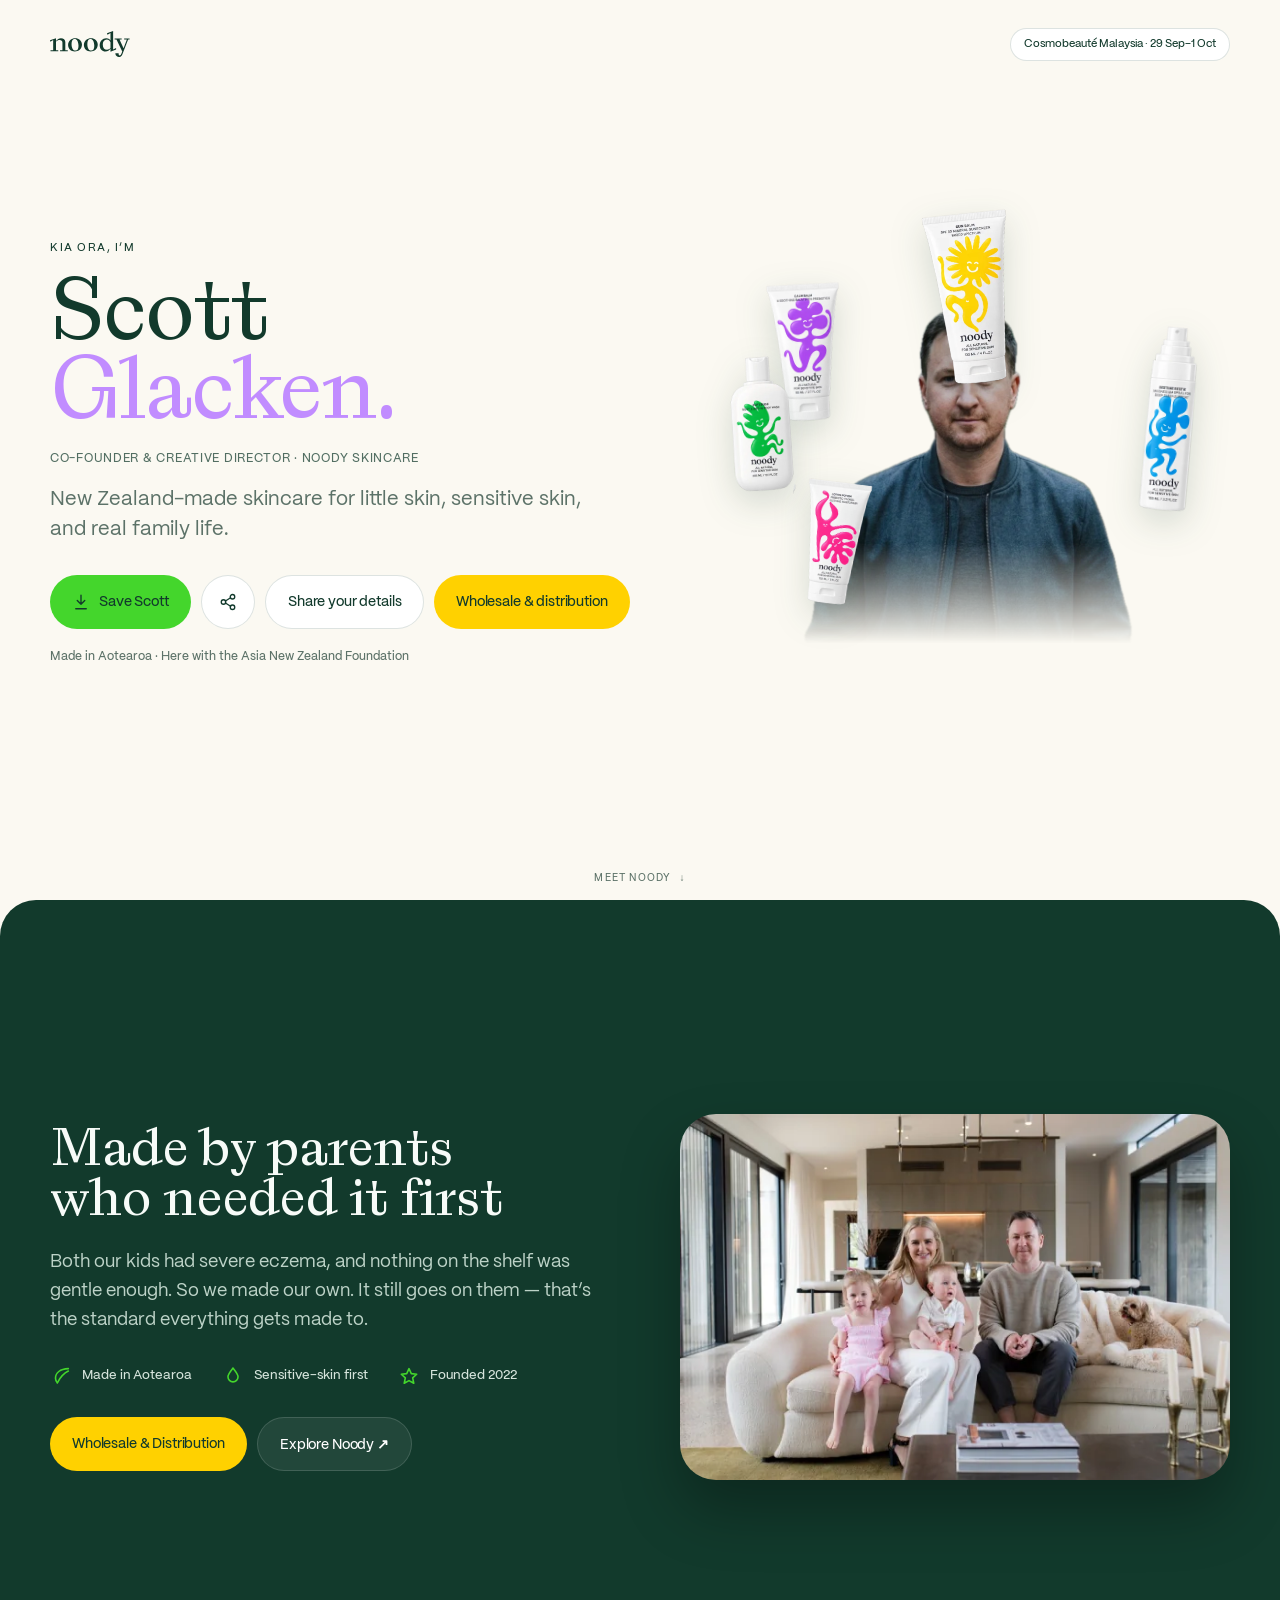
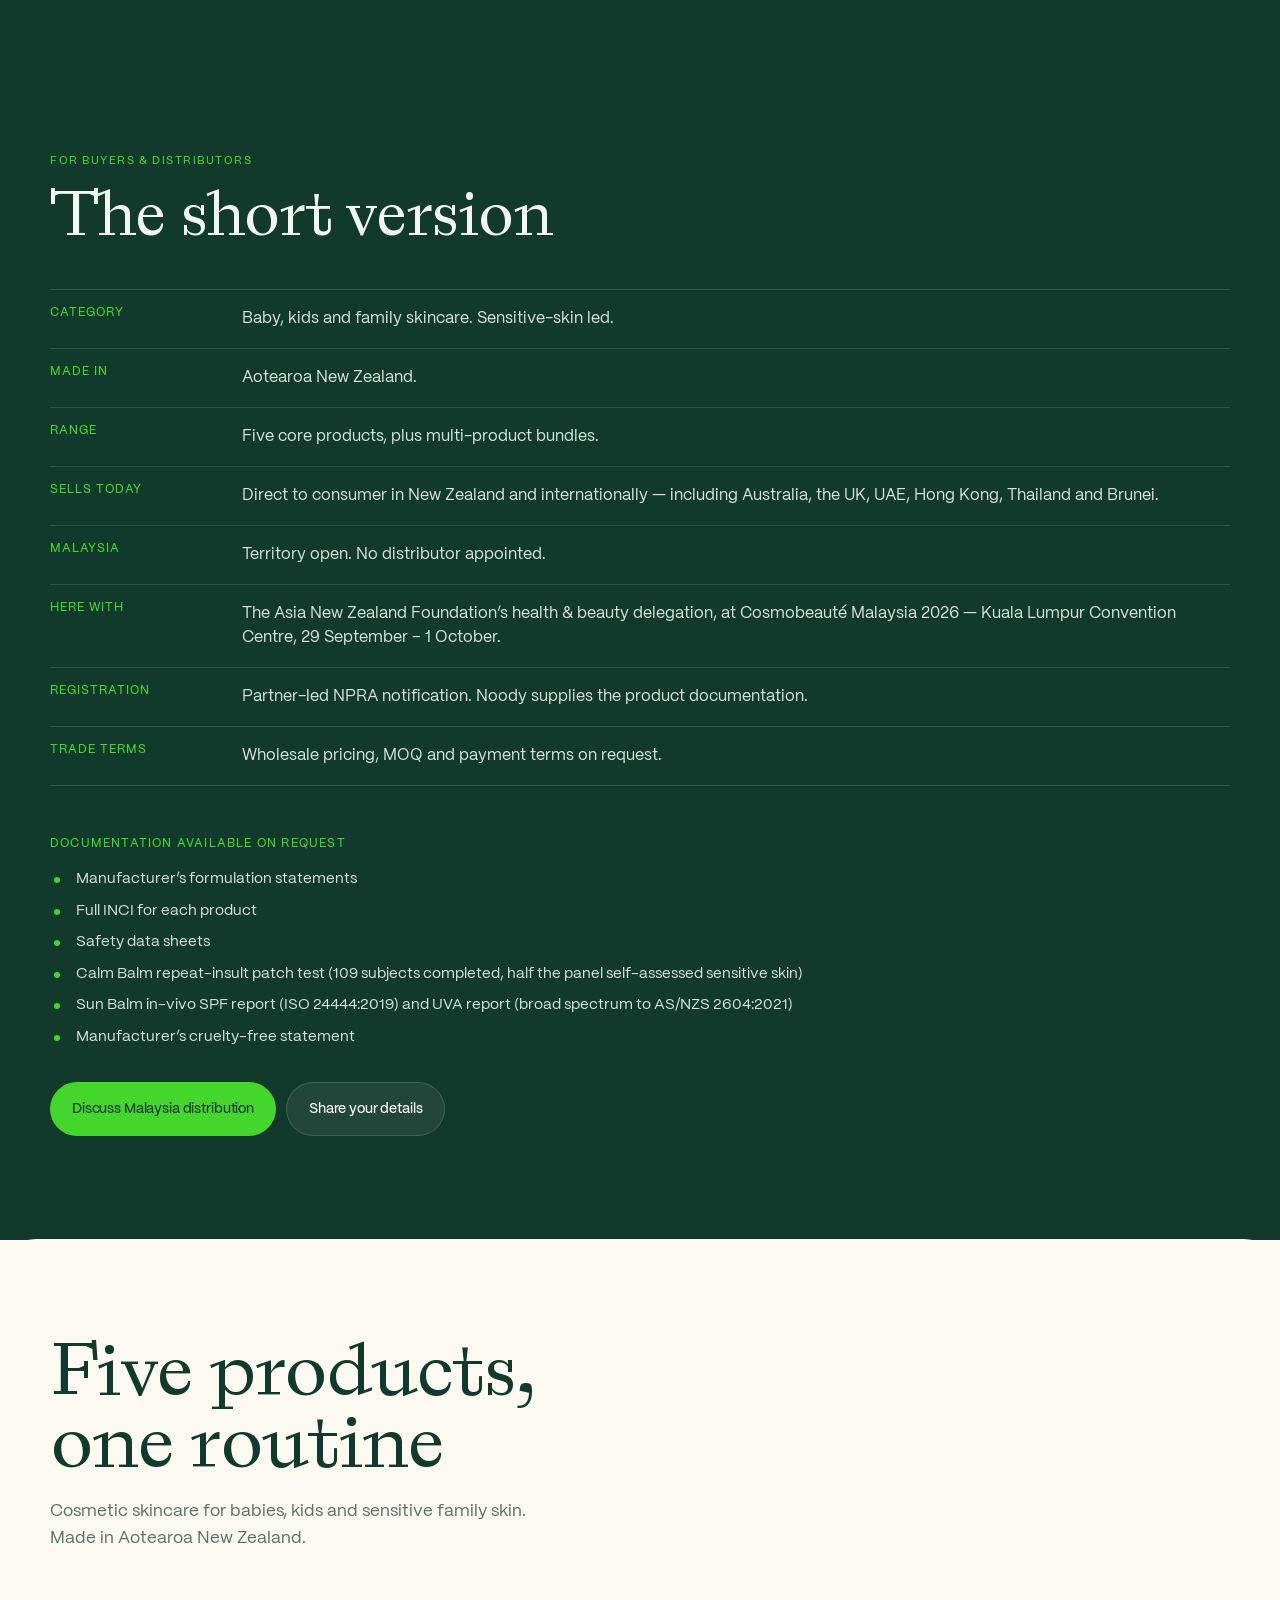
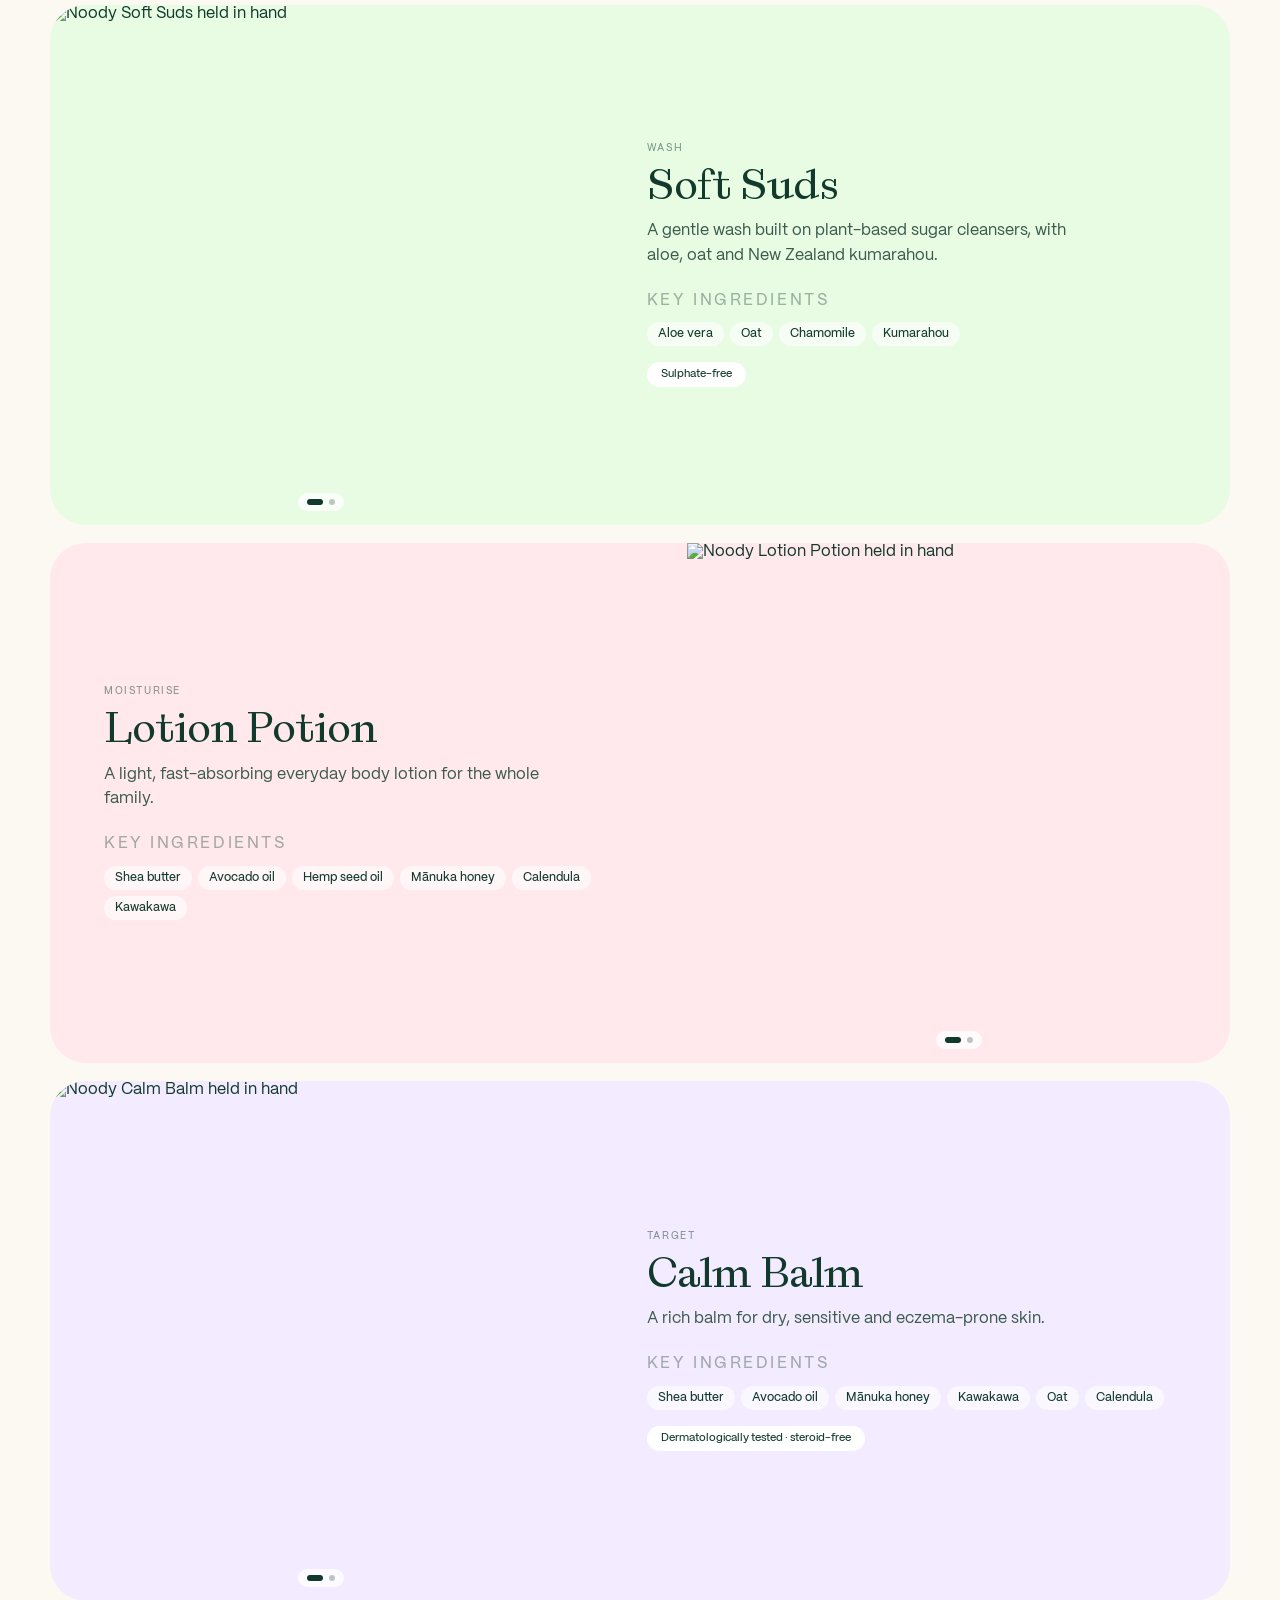
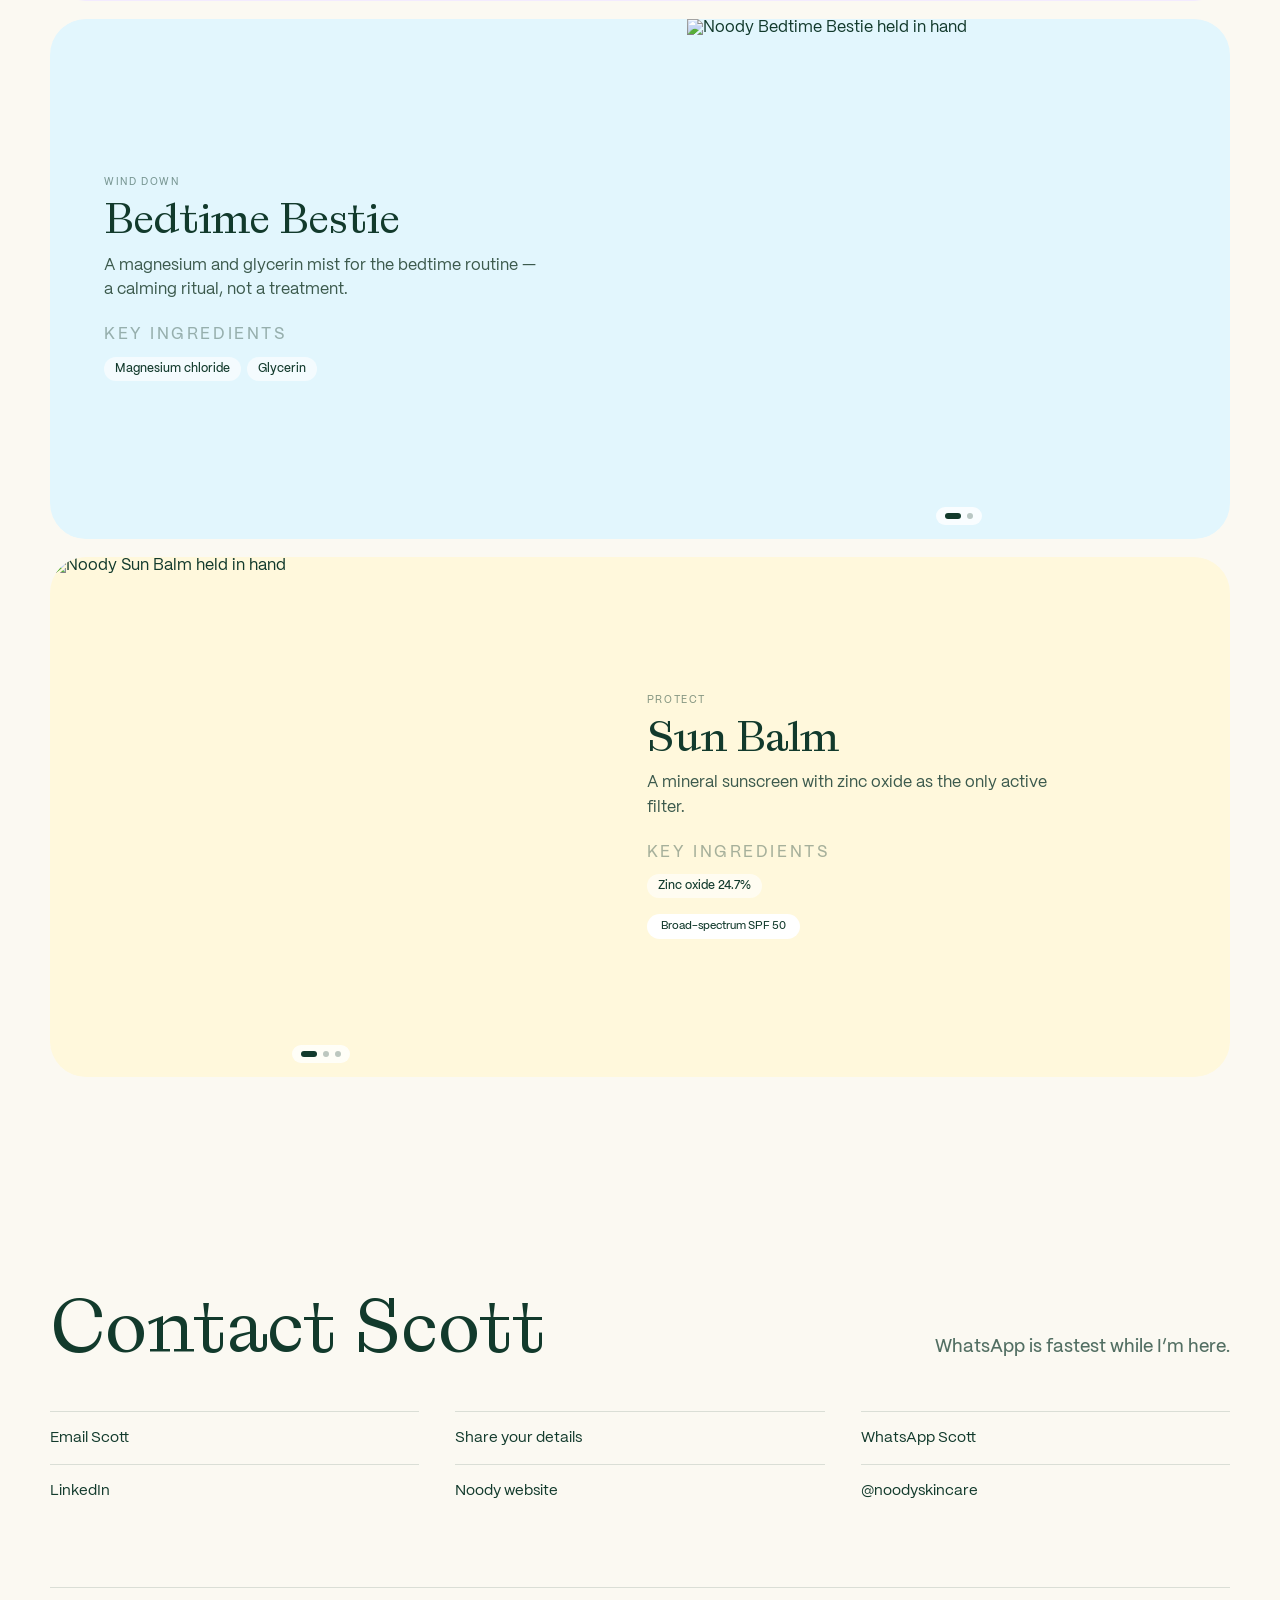
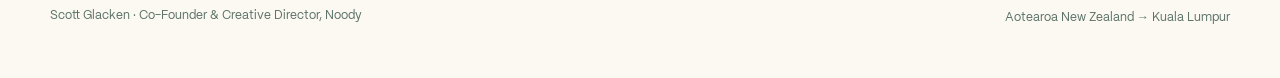
==== preview.html @ bafdc5d8 "Preview page: hero with Scott's real photo Co-Authored-By: Claude Opus 5.5 <noreply@anthropic.com>" ====
<!doctype html>
<html lang="en-NZ">
<head>
  <meta charset="utf-8" />
  <meta name="viewport" content="width=device-width,initial-scale=1,viewport-fit=cover" />
  <meta name="theme-color" content="#FBF9F2" />
  <meta name="color-scheme" content="light" />
  <title>Scott Glacken — Noody</title>
  <meta name="description" content="Meet Scott Glacken, Co-Founder of Noody Skincare — at Cosmobeauté Malaysia 2026 with the Asia New Zealand Foundation. Save his details, exchange yours, or talk retail and distribution." />
  <!-- Keep this out of search. It is a card handed to specific people, not a
       page for customers to find. Deliberately meta robots rather than a
       robots.txt Disallow: Disallow stops crawlers reading the page at all,
       which breaks WhatsApp and LinkedIn link previews and can still leave a
       bare URL listed in results. noindex removes the listing and leaves the
       Open Graph tags readable. -->
  <meta name="robots" content="noindex, nofollow" />
  <meta name="googlebot" content="noindex, nofollow" />
  <meta property="og:type" content="profile" />
  <meta property="og:site_name" content="Noody" />
  <meta property="og:url" content="https://scott.noody.co.nz/" />
  <link rel="canonical" href="https://scott.noody.co.nz/" />
  <meta property="og:title" content="Scott Glacken — Noody" />
  <meta property="og:description" content="New Zealand-made skincare for family life. At Cosmobeauté Malaysia 2026, KLCC." />
  <meta property="og:image" content="https://cdn.shopify.com/s/files/1/0710/7136/7451/files/NOODY_3rdBIRTHDAY_SHOOT-25.jpg?width=1200" />
  <meta property="og:image:alt" content="A child outdoors with Noody Sun Balm" />
  <meta name="twitter:card" content="summary_large_image" />
  <link rel="icon" href="assets/brand/favicon.svg" type="image/svg+xml" />
  <link rel="apple-touch-icon" href="assets/brand/apple-touch-icon.png" />
  <link rel="preconnect" href="https://cdn.shopify.com" crossorigin />
  <link rel="dns-prefetch" href="//cdn.shopify.com" />
  <link rel="preload" href="assets/fonts/laica-a.woff2" as="font" type="font/woff2" crossorigin />
  <link rel="preload" href="assets/fonts/pp-mori-regular.woff2" as="font" type="font/woff2" crossorigin />
  <link rel="stylesheet" href="styles.css?v=m1" />
  <link rel="stylesheet" href="brand.css?v=r1" />
<style>
/* Real photo in place of the illustration (2026-09-28). The cut-out ends in a
   straight line at the jacket; fade it into the paper so it reads as
   photographed there, not pasted on. */
.avatar-hero-frame img {
  -webkit-mask-image: linear-gradient(to bottom, #000 72%, transparent 98%);
          mask-image: linear-gradient(to bottom, #000 72%, transparent 98%);
  filter: none;
}
.avatar-core { width: 74%; }
</style>
</head>
<body>

  <main>
    <section class="hero" id="top">

      <header class="topbar shell">
        <a class="brand" href="https://www.noody.co.nz/" target="_blank" rel="noreferrer" aria-label="Noody website">
          <svg class="brand-logo" viewBox="0 0 994.05 324.82" fill="currentColor" role="img" aria-label="Noody"><path d="m6.28,253.45v-12.78h33.21V111.77l-35.32,21.89L0,114.24l75.25-25.2v34.43c16.6-18.82,36.23-33.73,61.33-33.73,32.49,0,54.75,18.1,54.75,47.94v102.98h30.78v12.78h-96.71v-12.78h29.89v-97.3c0-18.82-13.9-31.26-34.93-31.26-18.83,0-32.93,7.46-45.1,19.18v109.37h27.74v12.78H6.28Zm809.79,25.92c0,33.02,26.31,45.46,44.77,45.46,21.04,0,35.07-12.43,43.93-35.16l71.25-183.23h18.04v-12.78h-67.88v12.78h34.32l-41.7,109.13-50.12-108.92,26.86-.2v-12.78h-88.09v12.78h23.12l71.99,149.86c-14.4,41.19-21.78,49.7-32.49,49.7-9.23,0-12.76-7.8-12.76-26.63m-457.85-109.37c0,55.4-43.19,87.35-89.7,87.35s-83.8-33.73-83.8-80.96c0-55.4,42.83-86.64,89.34-86.64s84.16,32.66,84.16,80.25Zm-43.28,13.48c-1.23-49.7-20.58-83.32-48.96-82.62-22.83.57-38.92,23.7-37.94,63.11,1.23,49.34,21.17,81.88,49.24,81.18,23.13-.57,38.64-22.28,37.66-61.68Zm469.48,28.35v20.76l-69.95,25.47v-35.85c-14.04,18.46-35.08,35.14-62.76,35.14-40.97,0-72.35-30.53-72.35-78.13,0-52.19,36.91-89.48,80.84-89.48,32.49,0,47.25,17.75,54.27,28.41V24.76l-37.71,20.65-6.21-17.5L788.74,0v232.59l36.91-20.76Zm-69.95-71.31c-4.44-11.71-18.79-34.8-47.15-34.8-31.43,0-49.19,28.77-49.19,61.43,0,42.26,19.47,65.7,53.64,65.7,14.69,0,31.42-7.81,42.7-20.24v-72.08Zm-159.02,29.48c0,55.4-43.19,87.35-89.7,87.35s-83.8-33.73-83.8-80.96c0-55.4,42.83-86.64,89.34-86.64s84.16,32.66,84.16,80.25Zm-43.28,13.48c-1.23-49.7-20.58-83.32-48.96-82.62-22.83.57-38.92,23.7-37.94,63.11,1.23,49.34,21.17,81.88,49.24,81.18,23.13-.57,38.64-22.28,37.66-61.68Z"/></svg>
        </a>
        <span class="trip-pill">Cosmobeauté Malaysia · 29 Sep–1 Oct</span>
      </header>

      <div class="hero-grid shell">
        <div class="hero-copy reveal">
          <p class="eyebrow">Kia ora, I’m</p>
          <h1>Scott<br><span>Glacken.</span></h1>
          <p class="role">Co-Founder &amp; Creative Director · Noody Skincare</p>
          <p class="lede">New Zealand-made skincare for little skin, sensitive skin, and real family life.</p>

          <div class="hero-actions">
            <button class="btn btn-primary" id="saveContact" type="button">
              <svg viewBox="0 0 24 24" aria-hidden="true"><path d="M12 3v12m0 0 5-5m-5 5-5-5M5 21h14"/></svg>
              <span>Save Scott</span>
            </button>
            <button class="btn btn-glass btn-square" id="shareProfile" type="button" aria-label="Share Scott's profile">
              <svg viewBox="0 0 24 24" aria-hidden="true"><circle cx="18" cy="5" r="3"/><circle cx="6" cy="12" r="3"/><circle cx="18" cy="19" r="3"/><path d="m8.6 10.7 6.8-4.3M8.6 13.3l6.8 4.3"/></svg>
            </button>
            <button class="btn btn-glass" id="exchangeOpen" type="button">Share your details</button>
            <button class="btn btn-sun btn-wholesale" id="wholesaleOpenHero" type="button">Wholesale &amp; distribution</button>
          </div>

          <div class="meta-line">
            Made in Aotearoa · Here with the Asia New Zealand Foundation
          </div>
        </div>

        <div class="avatar-stage reveal" id="avatarStage">

          <div class="product-arrangement" aria-hidden="true">
            <article class="product-node product-bedtime">
              <img src="assets/bedtime-bestie.webp" alt="" width="520" height="520" />
            </article>
            <article class="product-node product-calm">
              <img src="assets/calm-balm.webp" alt="" width="520" height="520" />
            </article>
            <article class="product-node product-lotion">
              <img src="assets/lotion-potion.webp" alt="" width="520" height="520" />
            </article>
            <article class="product-node product-suds">
              <img src="assets/soft-suds.webp" alt="" width="520" height="520" />
            </article>
            <article class="product-node product-sun">
              <img src="assets/sun-balm.webp" alt="" width="520" height="520" />
            </article>
          </div>

          <div class="avatar-core avatar-hero">
            <span class="avatar-hero-frame">
              <img src="assets/brand/scott-photo.webp" alt="Scott Glacken" width="800" height="800" fetchpriority="high" />
            </span>
          </div>

        </div>
      </div>

      <a class="scroll-cue" href="#meet-noody">Meet Noody <span>↓</span></a>
    </section>

    <section class="brand-section" id="meet-noody">
      <div class="shell brand-grid">
        <div class="brand-copy reveal">
          <h2>Made by parents<br>who needed it first</h2>
          <p>Both our kids had severe eczema, and nothing on the shelf was gentle enough. So we made our own. It still goes on them — that&rsquo;s the standard everything gets made to.</p>

          <ul class="usps">
            <li><span class="usp-icon"><svg viewBox="0 0 24 24" aria-hidden="true"><path d="M20 4c-9 .4-14 4.6-14 10.4 0 2.1.8 3.8 2 5"/><path d="M8 19.4C11.6 12.6 15.4 8.8 20 6.6"/></svg></span>Made in Aotearoa</li>
            <li><span class="usp-icon"><svg viewBox="0 0 24 24" aria-hidden="true"><path d="M12 3.4c3.2 4 5.5 6.7 5.5 9.5A5.5 5.5 0 0 1 12 18.4 5.5 5.5 0 0 1 6.5 12.9c0-2.8 2.3-5.5 5.5-9.5z"/></svg></span>Sensitive-skin first</li>
            <li><span class="usp-icon"><svg viewBox="0 0 24 24" aria-hidden="true"><path d="M12 4l2.5 5.4 5.9.7-4.4 4 1.2 5.8L12 17l-5.2 2.9L8 14.1l-4.4-4 5.9-.7z"/></svg></span>Founded 2022</li>
          </ul>

          <div class="brand-actions">
            <button class="btn btn-sun" id="wholesaleOpen" type="button">Wholesale & Distribution</button>
            <a class="btn btn-dark-glass" href="https://www.noody.co.nz/" target="_blank" rel="noreferrer" data-track="website_click">Explore Noody ↗</a>
          </div>
        </div>

        <figure class="brand-photo reveal">
          <img src="assets/brand/founders-900.webp"
               srcset="assets/brand/founders-600.webp 600w, assets/brand/founders-900.webp 900w, assets/brand/founders-1300.webp 1300w"
               sizes="(max-width: 900px) 92vw, 46vw"
               alt="Scott and Ashleigh Glacken at home with their two children" loading="lazy" decoding="async" />
        </figure>
      </div>
    </section>


    <section class="trade-section trade-section--joined" id="trade">
      <div class="shell">
        <div class="trade-head reveal">
          <p class="eyebrow lime">For buyers &amp; distributors</p>
          <h2>The short version</h2>
        </div>

        <dl class="trade-facts reveal">
          <div><dt>Category</dt><dd>Baby, kids and family skincare. Sensitive-skin led.</dd></div>
          <div><dt>Made in</dt><dd>Aotearoa New Zealand.</dd></div>
          <div><dt>Range</dt><dd>Five core products, plus multi-product bundles.</dd></div>
          <div><dt>Sells today</dt><dd>Direct to consumer in New Zealand and internationally — including Australia, the UK, UAE, Hong Kong, Thailand and Brunei.</dd></div>
          <div><dt>Malaysia</dt><dd>Territory open. No distributor appointed.</dd></div>
          <div><dt>Here with</dt><dd>The Asia New Zealand Foundation&rsquo;s health &amp; beauty delegation, at Cosmobeauté Malaysia 2026 — Kuala Lumpur Convention Centre, 29 September&nbsp;– 1&nbsp;October.</dd></div>
          <div><dt>Registration</dt><dd>Partner-led NPRA notification. Noody supplies the product documentation.</dd></div>
          <div><dt>Trade terms</dt><dd>Wholesale pricing, MOQ and payment terms on request.</dd></div>
        </dl>

        <div class="trade-docs reveal">
          <h3>Documentation available on request</h3>
          <ul>
            <li>Manufacturer&rsquo;s formulation statements</li>
            <li>Full INCI for each product</li>
            <li>Safety data sheets</li>
            <li>Calm Balm repeat-insult patch test (109 subjects completed, half the panel self-assessed sensitive skin)</li>
            <li>Sun Balm in-vivo SPF report (ISO&nbsp;24444:2019) and UVA report (broad spectrum to AS/NZS&nbsp;2604:2021)</li>
            <li>Manufacturer&rsquo;s cruelty-free statement</li>
          </ul>
          <div class="trade-actions">
            <a class="btn btn-primary" href="https://wa.me/64204726884?text=Hi%20Scott%20%E2%80%94%20I%27d%20like%20to%20talk%20about%20Noody%20in%20Malaysia." target="_blank" rel="noreferrer" data-track="whatsapp_trade">Discuss Malaysia distribution</a>
            <button class="btn btn-dark-glass" id="exchangeOpenTrade" type="button">Share your details</button>
          </div>
        </div>
      </div>
    </section>

    <section class="range-section" id="range">
      <div class="shell">
        <div class="range-head reveal">
          <h2>Five products,<br>one routine</h2>
          <p class="range-intro">Cosmetic skincare for babies, kids and sensitive family skin. Made in Aotearoa New Zealand.</p>
        </div>

        <ol class="range-list reveal">
          <li class="range-item theme-green">
            <div class="range-media">
              <div class="range-gallery" tabindex="0" role="group" aria-label="Soft Suds images — swipe for more">
                <img class="slide slide-photo" src="https://cdn.shopify.com/s/files/1/0710/7136/7451/files/NDY_FEB_WEB_984745c8-3cbf-4ccd-a92e-876619b0b8c2.jpg?width=700" alt="Noody Soft Suds held in hand" loading="lazy" decoding="async"
                     srcset="https://cdn.shopify.com/s/files/1/0710/7136/7451/files/NDY_FEB_WEB_984745c8-3cbf-4ccd-a92e-876619b0b8c2.jpg?width=500 500w, https://cdn.shopify.com/s/files/1/0710/7136/7451/files/NDY_FEB_WEB_984745c8-3cbf-4ccd-a92e-876619b0b8c2.jpg?width=700 700w, https://cdn.shopify.com/s/files/1/0710/7136/7451/files/NDY_FEB_WEB_984745c8-3cbf-4ccd-a92e-876619b0b8c2.jpg?width=900 900w"
                     sizes="(max-width: 700px) 92vw, 44vw" />
                <img class="slide slide-pack" src="https://cdn.shopify.com/s/files/1/0710/7136/7451/files/Noody_PDP_Main_Soft-Suds.png?width=700" alt="Noody Soft Suds bottle" loading="lazy" decoding="async"
                     srcset="https://cdn.shopify.com/s/files/1/0710/7136/7451/files/Noody_PDP_Main_Soft-Suds.png?width=500 500w, https://cdn.shopify.com/s/files/1/0710/7136/7451/files/Noody_PDP_Main_Soft-Suds.png?width=700 700w, https://cdn.shopify.com/s/files/1/0710/7136/7451/files/Noody_PDP_Main_Soft-Suds.png?width=900 900w"
                     sizes="(max-width: 700px) 92vw, 44vw" />
              </div>
              <div class="range-dots"><button class="range-dot" type="button" aria-label="Image 1 of 2"></button><button class="range-dot" type="button" aria-label="Image 2 of 2"></button></div>
            </div>
            <div class="range-copy">
              <span class="range-step">Wash</span>
              <h3>Soft Suds</h3>
              <p>A gentle wash built on plant-based sugar cleansers, with aloe, oat and New&nbsp;Zealand kumarahou.</p>
              <p class="range-ings-label">Key ingredients</p>
              <ul class="range-ings"><li>Aloe vera</li><li>Oat</li><li>Chamomile</li><li>Kumarahou</li></ul>
              <span class="range-note">Sulphate-free</span>
            </div>
          </li>
          <li class="range-item theme-pink">
            <div class="range-media">
              <div class="range-gallery" tabindex="0" role="group" aria-label="Lotion Potion images — swipe for more">
                <img class="slide slide-photo" src="https://cdn.shopify.com/s/files/1/0710/7136/7451/files/NDY_FEB_WEB-3_96607383-19b3-4eb2-9f81-411310d2799e.jpg?width=700" alt="Noody Lotion Potion held in hand" loading="lazy" decoding="async"
                     srcset="https://cdn.shopify.com/s/files/1/0710/7136/7451/files/NDY_FEB_WEB-3_96607383-19b3-4eb2-9f81-411310d2799e.jpg?width=500 500w, https://cdn.shopify.com/s/files/1/0710/7136/7451/files/NDY_FEB_WEB-3_96607383-19b3-4eb2-9f81-411310d2799e.jpg?width=700 700w, https://cdn.shopify.com/s/files/1/0710/7136/7451/files/NDY_FEB_WEB-3_96607383-19b3-4eb2-9f81-411310d2799e.jpg?width=900 900w"
                     sizes="(max-width: 700px) 92vw, 44vw" />
                <img class="slide slide-pack" src="https://cdn.shopify.com/s/files/1/0710/7136/7451/files/Noody_PDP_Main_Lotion-Potion.png?width=700" alt="Noody Lotion Potion tube" loading="lazy" decoding="async"
                     srcset="https://cdn.shopify.com/s/files/1/0710/7136/7451/files/Noody_PDP_Main_Lotion-Potion.png?width=500 500w, https://cdn.shopify.com/s/files/1/0710/7136/7451/files/Noody_PDP_Main_Lotion-Potion.png?width=700 700w, https://cdn.shopify.com/s/files/1/0710/7136/7451/files/Noody_PDP_Main_Lotion-Potion.png?width=900 900w"
                     sizes="(max-width: 700px) 92vw, 44vw" />
              </div>
              <div class="range-dots"><button class="range-dot" type="button" aria-label="Image 1 of 2"></button><button class="range-dot" type="button" aria-label="Image 2 of 2"></button></div>
            </div>
            <div class="range-copy">
              <span class="range-step">Moisturise</span>
              <h3>Lotion Potion</h3>
              <p>A light, fast-absorbing everyday body lotion for the whole family.</p>
              <p class="range-ings-label">Key ingredients</p>
              <ul class="range-ings"><li>Shea butter</li><li>Avocado oil</li><li>Hemp seed oil</li><li>Mānuka honey</li><li>Calendula</li><li>Kawakawa</li></ul>
            </div>
          </li>
          <li class="range-item theme-lilac">
            <div class="range-media">
              <div class="range-gallery" tabindex="0" role="group" aria-label="Calm Balm images — swipe for more">
                <img class="slide slide-photo" src="https://cdn.shopify.com/s/files/1/0710/7136/7451/files/NDY_FEB_WEB-4_41ce2f22-077f-4136-b158-943e4259a431.jpg?width=700" alt="Noody Calm Balm held in hand" loading="lazy" decoding="async"
                     srcset="https://cdn.shopify.com/s/files/1/0710/7136/7451/files/NDY_FEB_WEB-4_41ce2f22-077f-4136-b158-943e4259a431.jpg?width=500 500w, https://cdn.shopify.com/s/files/1/0710/7136/7451/files/NDY_FEB_WEB-4_41ce2f22-077f-4136-b158-943e4259a431.jpg?width=700 700w, https://cdn.shopify.com/s/files/1/0710/7136/7451/files/NDY_FEB_WEB-4_41ce2f22-077f-4136-b158-943e4259a431.jpg?width=900 900w"
                     sizes="(max-width: 700px) 92vw, 44vw" />
                <img class="slide slide-pack" src="https://cdn.shopify.com/s/files/1/0710/7136/7451/files/Noody_PDP_Main_Calm-Balm.png?width=700" alt="Noody Calm Balm tube" loading="lazy" decoding="async"
                     srcset="https://cdn.shopify.com/s/files/1/0710/7136/7451/files/Noody_PDP_Main_Calm-Balm.png?width=500 500w, https://cdn.shopify.com/s/files/1/0710/7136/7451/files/Noody_PDP_Main_Calm-Balm.png?width=700 700w, https://cdn.shopify.com/s/files/1/0710/7136/7451/files/Noody_PDP_Main_Calm-Balm.png?width=900 900w"
                     sizes="(max-width: 700px) 92vw, 44vw" />
              </div>
              <div class="range-dots"><button class="range-dot" type="button" aria-label="Image 1 of 2"></button><button class="range-dot" type="button" aria-label="Image 2 of 2"></button></div>
            </div>
            <div class="range-copy">
              <span class="range-step">Target</span>
              <h3>Calm Balm</h3>
              <p>A rich balm for dry, sensitive and eczema-prone skin.</p>
              <p class="range-ings-label">Key ingredients</p>
              <ul class="range-ings"><li>Shea butter</li><li>Avocado oil</li><li>Mānuka honey</li><li>Kawakawa</li><li>Oat</li><li>Calendula</li></ul>
              <span class="range-note">Dermatologically tested · steroid-free</span>
            </div>
          </li>
          <li class="range-item theme-blue">
            <div class="range-media">
              <div class="range-gallery" tabindex="0" role="group" aria-label="Bedtime Bestie images — swipe for more">
                <img class="slide slide-photo" src="https://cdn.shopify.com/s/files/1/0710/7136/7451/files/NDY_FEB_WEB-2_d863cc66-d22f-48d7-be9b-48687fe40e53.jpg?width=700" alt="Noody Bedtime Bestie held in hand" loading="lazy" decoding="async"
                     srcset="https://cdn.shopify.com/s/files/1/0710/7136/7451/files/NDY_FEB_WEB-2_d863cc66-d22f-48d7-be9b-48687fe40e53.jpg?width=500 500w, https://cdn.shopify.com/s/files/1/0710/7136/7451/files/NDY_FEB_WEB-2_d863cc66-d22f-48d7-be9b-48687fe40e53.jpg?width=700 700w, https://cdn.shopify.com/s/files/1/0710/7136/7451/files/NDY_FEB_WEB-2_d863cc66-d22f-48d7-be9b-48687fe40e53.jpg?width=900 900w"
                     sizes="(max-width: 700px) 92vw, 44vw" />
                <img class="slide slide-pack" src="https://cdn.shopify.com/s/files/1/0710/7136/7451/files/Noody_PDP_Main_Bedtime-Bestie.png?width=700" alt="Noody Bedtime Bestie bottle" loading="lazy" decoding="async"
                     srcset="https://cdn.shopify.com/s/files/1/0710/7136/7451/files/Noody_PDP_Main_Bedtime-Bestie.png?width=500 500w, https://cdn.shopify.com/s/files/1/0710/7136/7451/files/Noody_PDP_Main_Bedtime-Bestie.png?width=700 700w, https://cdn.shopify.com/s/files/1/0710/7136/7451/files/Noody_PDP_Main_Bedtime-Bestie.png?width=900 900w"
                     sizes="(max-width: 700px) 92vw, 44vw" />
              </div>
              <div class="range-dots"><button class="range-dot" type="button" aria-label="Image 1 of 2"></button><button class="range-dot" type="button" aria-label="Image 2 of 2"></button></div>
            </div>
            <div class="range-copy">
              <span class="range-step">Wind down</span>
              <h3>Bedtime Bestie</h3>
              <p>A magnesium and glycerin mist for the bedtime routine — a calming ritual, not a treatment.</p>
              <p class="range-ings-label">Key ingredients</p>
              <ul class="range-ings"><li>Magnesium chloride</li><li>Glycerin</li></ul>
            </div>
          </li>
          <li class="range-item theme-yellow">
            <div class="range-media">
              <div class="range-gallery" tabindex="0" role="group" aria-label="Sun Balm images — swipe for more">
                <img class="slide slide-photo" src="https://cdn.shopify.com/s/files/1/0710/7136/7451/files/NOODY_DEC_WEB_b57022dd-c08a-4f2f-8545-c5d7aa590c11.jpg?width=700" alt="Noody Sun Balm held in hand" loading="lazy" decoding="async"
                     srcset="https://cdn.shopify.com/s/files/1/0710/7136/7451/files/NOODY_DEC_WEB_b57022dd-c08a-4f2f-8545-c5d7aa590c11.jpg?width=500 500w, https://cdn.shopify.com/s/files/1/0710/7136/7451/files/NOODY_DEC_WEB_b57022dd-c08a-4f2f-8545-c5d7aa590c11.jpg?width=700 700w, https://cdn.shopify.com/s/files/1/0710/7136/7451/files/NOODY_DEC_WEB_b57022dd-c08a-4f2f-8545-c5d7aa590c11.jpg?width=900 900w"
                     sizes="(max-width: 700px) 92vw, 44vw" />
                <img class="slide slide-photo" src="https://cdn.shopify.com/s/files/1/0710/7136/7451/files/NDY_SunBalm_ChildsArm.jpg?width=700" alt="Noody Sun Balm held up against the sky" loading="lazy" decoding="async"
                     srcset="https://cdn.shopify.com/s/files/1/0710/7136/7451/files/NDY_SunBalm_ChildsArm.jpg?width=500 500w, https://cdn.shopify.com/s/files/1/0710/7136/7451/files/NDY_SunBalm_ChildsArm.jpg?width=700 700w, https://cdn.shopify.com/s/files/1/0710/7136/7451/files/NDY_SunBalm_ChildsArm.jpg?width=900 900w"
                     sizes="(max-width: 700px) 92vw, 44vw" />
                <img class="slide slide-pack" src="https://cdn.shopify.com/s/files/1/0710/7136/7451/files/Sun-Balm_1_2663dac4-85d8-477d-89ec-91ee50e6e2f6.png?width=700" alt="Noody Sun Balm tube" loading="lazy" decoding="async"
                     srcset="https://cdn.shopify.com/s/files/1/0710/7136/7451/files/Sun-Balm_1_2663dac4-85d8-477d-89ec-91ee50e6e2f6.png?width=500 500w, https://cdn.shopify.com/s/files/1/0710/7136/7451/files/Sun-Balm_1_2663dac4-85d8-477d-89ec-91ee50e6e2f6.png?width=700 700w, https://cdn.shopify.com/s/files/1/0710/7136/7451/files/Sun-Balm_1_2663dac4-85d8-477d-89ec-91ee50e6e2f6.png?width=900 900w"
                     sizes="(max-width: 700px) 92vw, 44vw" />
              </div>
              <div class="range-dots"><button class="range-dot" type="button" aria-label="Image 1 of 3"></button><button class="range-dot" type="button" aria-label="Image 2 of 3"></button><button class="range-dot" type="button" aria-label="Image 3 of 3"></button></div>
            </div>
            <div class="range-copy">
              <span class="range-step">Protect</span>
              <h3>Sun Balm</h3>
              <p>A mineral sunscreen with zinc oxide as the only active filter.</p>
              <p class="range-ings-label">Key ingredients</p>
              <ul class="range-ings"><li>Zinc oxide 24.7%</li></ul>
              <span class="range-note">Broad-spectrum SPF 50</span>
            </div>
          </li>
        </ol>
      </div>
    </section>

    <section class="connect-section">
      <div class="shell">
        <div class="connect-heading reveal">
          <div>
            <h2>Contact Scott</h2>
          </div>
          <p class="wink">WhatsApp is fastest while I’m here.</p>
        </div>

        <div class="connect-grid reveal">
          <a href="mailto:scott@noody.co.nz" class="connect-card">
            <span class="connect-icon">@</span><strong>Email Scott</strong><span>↗</span>
          </a>
          <button class="connect-card" id="exchangeOpenBottom" type="button">
            <span class="connect-icon">↩</span><strong>Share your details</strong><span>↗</span>
          </button>
          <a href="https://wa.me/64204726884" class="connect-card" target="_blank" rel="noreferrer" data-track="whatsapp_click">
            <span class="connect-icon"><svg class="wa-mark" viewBox="0 0 24 24" fill="currentColor" aria-hidden="true"><path d="M17.472 14.382c-.297-.149-1.758-.867-2.03-.967-.273-.099-.471-.148-.67.15-.197.297-.767.966-.94 1.164-.173.199-.347.223-.644.075-.297-.15-1.255-.463-2.39-1.475-.883-.788-1.48-1.761-1.653-2.059-.173-.297-.018-.458.13-.606.134-.133.298-.347.446-.52.149-.174.198-.298.298-.497.099-.198.05-.371-.025-.52-.075-.149-.669-1.612-.916-2.207-.242-.579-.487-.5-.669-.51-.173-.008-.371-.01-.57-.01-.198 0-.52.074-.792.372-.272.297-1.04 1.016-1.04 2.479 0 1.462 1.065 2.875 1.213 3.074.149.198 2.096 3.2 5.077 4.487.709.306 1.262.489 1.694.625.712.227 1.36.195 1.871.118.571-.085 1.758-.719 2.006-1.413.248-.694.248-1.289.173-1.413-.074-.124-.272-.198-.57-.347m-5.421 7.403h-.004a9.87 9.87 0 0 1-5.031-1.378l-.361-.214-3.741.982.998-3.648-.235-.374a9.86 9.86 0 0 1-1.51-5.26c.001-5.45 4.436-9.884 9.888-9.884 2.64 0 5.122 1.03 6.988 2.898a9.825 9.825 0 0 1 2.893 6.994c-.003 5.45-4.437 9.884-9.885 9.884m8.413-18.297A11.815 11.815 0 0 0 12.05 0C5.495 0 .16 5.335.157 11.892c0 2.096.547 4.142 1.588 5.945L.057 24l6.305-1.654a11.882 11.882 0 0 0 5.683 1.448h.005c6.554 0 11.89-5.335 11.893-11.893a11.821 11.821 0 0 0-3.48-8.413Z"/></svg></span><strong>WhatsApp Scott</strong><span>↗</span>
          </a>
          <a href="https://www.linkedin.com/in/scott-glacken-nz/" class="connect-card" target="_blank" rel="noreferrer" data-track="linkedin_click">
            <span class="connect-icon">in</span><strong>LinkedIn</strong><span>↗</span>
          </a>
          <a href="https://www.noody.co.nz/" class="connect-card" target="_blank" rel="noreferrer" data-track="website_click">
            <span class="connect-icon">◎</span><strong>Noody website</strong><span>↗</span>
          </a>
          <a href="https://www.instagram.com/noodyskincare" class="connect-card" target="_blank" rel="noreferrer" data-track="instagram_click">
            <span class="connect-icon">◐</span><strong>@noodyskincare</strong><span>↗</span>
          </a>
        </div>

        <footer>
          <span>Scott Glacken · Co-Founder &amp; Creative Director, Noody</span>
          <span>Aotearoa New Zealand → Kuala Lumpur</span>
        </footer>
      </div>
    </section>
  </main>

  <dialog class="sheet" id="exchangeSheet" aria-labelledby="exchangeTitle">
    <form method="dialog" class="sheet-backdrop"><button value="cancel" aria-label="Close the details form"></button></form>
    <section class="sheet-card">
      <div class="sheet-handle" aria-hidden="true"></div>
      <button class="sheet-close" type="button" data-close="exchangeSheet" aria-label="Close">×</button>
      <div id="exchangeFormWrap">
        <h2 id="exchangeTitle">Your turn</h2>
        <p class="sheet-intro">The short version. We can fill in the rest later.</p>
        <form id="exchangeForm" novalidate>
          <div class="form-grid">
            <label>Name<input name="name" autocomplete="name" required placeholder="Your name" /></label>
            <label>Company<input name="company" autocomplete="organization" placeholder="Company" /></label>
            <label>Email<input name="email" type="email" autocomplete="email" required placeholder="you@company.com" /></label>
            <label>WhatsApp / phone <small>optional</small><input name="phone" type="tel" autocomplete="tel" placeholder="+60…" /></label>
          </div>
          <fieldset>
            <legend>What are you interested in?</legend>
            <div class="interest-chips">
              <label><input type="checkbox" name="interest" value="Distribution"><span>Distribution</span></label>
              <label><input type="checkbox" name="interest" value="Retail"><span>Retail</span></label>
              <label><input type="checkbox" name="interest" value="Media"><span>Media</span></label>
              <label><input type="checkbox" name="interest" value="Collaboration"><span>Collaboration</span></label>
              <label><input type="checkbox" name="interest" value="Just connecting"><span>Just connecting</span></label>
            </div>
            <p class="field-error" id="interestError" hidden>Choose at least one.</p>
          </fieldset>
          <button class="btn btn-primary btn-full" type="submit"><span>Send my details</span></button>
          <p class="privacy-note">No marketing list. Just this connection.</p>
        </form>
      </div>
      <div class="success-state" id="exchangeSuccess" hidden>
        <div class="success-orb">✦</div>
        <h2 id="successTitle">Lovely to meet you.</h2>
        <p id="successCopy">Your details are on their way to Scott.</p>
        <a class="btn btn-primary btn-full" id="successCta" href="https://www.noody.co.nz/" target="_blank" rel="noreferrer">Open Noody ↗</a>
      </div>
    </section>
  </dialog>

  <dialog class="sheet" id="wholesaleSheet" aria-labelledby="wholesaleTitle">
    <form method="dialog" class="sheet-backdrop"><button value="cancel" aria-label="Close wholesale details"></button></form>
    <section class="sheet-card sheet-card-small">
      <div class="sheet-handle" aria-hidden="true"></div>
      <button class="sheet-close" type="button" data-close="wholesaleSheet" aria-label="Close">×</button>
      <h2 id="wholesaleTitle">Bring Noody to your market</h2>
      <p class="sheet-intro">For retail, distribution and commercial partnerships, speak directly with Scott.</p>
      <a class="btn btn-primary btn-full" href="https://wa.me/64204726884?text=Hi%20Scott%20%E2%80%94%20I%27d%20like%20to%20talk%20about%20Noody%20wholesale%20%2F%20distribution." target="_blank" rel="noreferrer" data-track="whatsapp_wholesale">WhatsApp Scott</a>
      <a class="btn btn-glass btn-full" href="mailto:scott@noody.co.nz?subject=Noody%20wholesale%20%26%20distribution%20enquiry">Email Scott</a>
      <a class="btn btn-glass btn-full" href="https://www.noody.co.nz/" target="_blank" rel="noreferrer" data-track="website_click">Explore Noody ↗</a>
    </section>
  </dialog>

  <div class="toast" id="toast" role="status" aria-live="polite"></div>

  <script src="config.js?v=fs1"></script>
  <script src="app.js?v=fs1" defer></script>
</body>
</html>
---- styles.css ----
:root{
  --paper:#f8f6ee;--ink:#173b30;--muted:#63736b;--line:rgba(23,59,48,.13);--green:#24b57b;--lime:#7be451;--pink:#f35ab3;--purple:#9a73dd;--sky:#65c6ef;--sun:#ffd94d;--white:#fff;--shadow:0 28px 80px rgba(25,56,47,.14);--glass:rgba(255,255,255,.62);--radius:28px
}
*{box-sizing:border-box}html{scroll-behavior:smooth;background:var(--paper)}body{margin:0;color:var(--ink);font-family:Inter,ui-sans-serif,-apple-system,BlinkMacSystemFont,"Segoe UI",sans-serif;background:var(--paper);overflow-x:hidden;-webkit-font-smoothing:antialiased}button,a,input{font:inherit}button,a{-webkit-tap-highlight-color:transparent}.shell{width:min(1180px,calc(100% - 36px));margin-inline:auto}.progress{position:fixed;inset:0 0 auto;height:2px;z-index:1000;pointer-events:none}.progress span{display:block;width:100%;height:100%;background:var(--green);transform:scaleX(0);transform-origin:left center}
.hero{min-height:100svh;position:relative;isolation:isolate;overflow:hidden;padding-bottom:max(24px,env(safe-area-inset-bottom));background:radial-gradient(circle at 80% 18%,rgba(101,198,239,.22),transparent 28%),radial-gradient(circle at 10% 75%,rgba(243,90,179,.11),transparent 30%),var(--paper)}.grain{position:absolute;inset:0;pointer-events:none;opacity:.14;z-index:-1;background-image:url("data:image/svg+xml,%3Csvg viewBox='0 0 200 200' xmlns='http://www.w3.org/2000/svg'%3E%3Cfilter id='n'%3E%3CfeTurbulence type='fractalNoise' baseFrequency='.8' numOctaves='4' stitchTiles='stitch'/%3E%3C/filter%3E%3Crect width='100%25' height='100%25' filter='url(%23n)' opacity='.18'/%3E%3C/svg%3E");mix-blend-mode:multiply}.aurora{position:absolute;border-radius:50%;filter:blur(60px);opacity:.22;z-index:-2;animation:aurora 12s ease-in-out infinite alternate}.aurora-a{width:360px;height:360px;background:var(--lime);right:-140px;top:28%}.aurora-b{width:260px;height:260px;background:var(--purple);left:-100px;bottom:2%;animation-delay:-6s}@keyframes aurora{to{transform:translate3d(30px,-20px,0) scale(1.15)}}
.topbar{height:80px;display:flex;align-items:center;justify-content:space-between;padding-top:max(8px,env(safe-area-inset-top))}.brand{display:inline-flex;gap:9px;align-items:center;text-decoration:none;color:var(--ink);font-size:21px;font-weight:800;letter-spacing:-.04em}.brand-mark{display:grid;place-items:center;width:35px;height:35px;border-radius:13px;background:var(--green);color:white;font-weight:900;transform:rotate(-7deg);box-shadow:0 8px 22px rgba(36,181,123,.25)}.trip-pill{display:inline-flex;align-items:center;gap:8px;border:1px solid rgba(255,255,255,.8);background:rgba(255,255,255,.58);backdrop-filter:blur(16px);-webkit-backdrop-filter:blur(16px);padding:10px 13px;border-radius:999px;color:var(--muted);font-size:11px;font-weight:700;box-shadow:0 12px 34px rgba(22,58,48,.07)}.trip-pill i{width:7px;height:7px;border-radius:50%;background:var(--lime);box-shadow:0 0 0 4px rgba(123,228,81,.18)}
.hero-grid{min-height:calc(100svh - 130px);display:grid;grid-template-columns:minmax(0,.95fr) minmax(420px,.85fr);align-items:center;gap:72px;padding:30px 0 54px}.eyebrow{text-transform:uppercase;letter-spacing:.16em;font-size:11px;font-weight:800;margin:0 0 17px}.hero h1,.brand-copy h2,.connect-heading h2,.sheet h2{font-family:"Arial Rounded MT Bold",ui-rounded,"SF Pro Rounded",Inter,sans-serif;letter-spacing:-.065em}.hero h1{font-size:clamp(70px,7vw,112px);line-height:.82;margin:0;font-weight:900}.hero h1 span{color:transparent;-webkit-text-stroke:1.6px var(--ink)}.role{margin:24px 0 0;color:var(--green);font-weight:800;font-size:12px;text-transform:uppercase;letter-spacing:.08em}.lede{max-width:560px;margin:20px 0 0;color:var(--muted);font-size:20px;line-height:1.5;font-weight:500}.hero-actions{display:flex;flex-wrap:wrap;gap:10px;margin-top:30px}.btn{border:0;text-decoration:none;display:inline-flex;align-items:center;justify-content:center;gap:9px;min-height:54px;padding:0 22px;border-radius:999px;font-weight:800;font-size:14px;cursor:pointer;transition:transform .25s cubic-bezier(.2,.8,.2,1),box-shadow .25s,background .25s,color .25s;will-change:transform}.btn svg{width:18px;height:18px;fill:none;stroke:currentColor;stroke-width:1.8;stroke-linecap:round;stroke-linejoin:round}.btn:hover{transform:translateY(-2px)}.btn:active{transform:translateY(1px) scale(.97)}.btn-primary{background:var(--green);color:#fff;box-shadow:0 14px 30px rgba(36,181,123,.25)}.btn-primary:hover{box-shadow:0 18px 38px rgba(36,181,123,.32)}.btn-glass{background:rgba(255,255,255,.62);color:var(--ink);border:1px solid rgba(255,255,255,.82);box-shadow:0 12px 34px rgba(22,58,48,.08);backdrop-filter:blur(16px)}.btn-square{width:54px;padding:0}.meta-line{display:flex;align-items:center;gap:9px;margin-top:22px;color:var(--muted);font-size:12px;font-weight:650}.pulse-dot{width:8px;height:8px;border-radius:50%;background:var(--green);position:relative}.pulse-dot:after{content:"";position:absolute;inset:-1px;border:1px solid var(--green);border-radius:50%;animation:pulse 1.8s ease-out infinite}@keyframes pulse{to{transform:scale(2.2);opacity:0}}
.avatar-stage{position:relative;aspect-ratio:1/1;max-width:560px;width:100%;margin:auto;perspective:1000px;transform-style:preserve-3d;touch-action:pan-y;--tilt-x:0deg;--tilt-y:0deg;--pax:0px;--pay:0px;--pbx:0px;--pby:0px}.avatar-core{position:absolute;left:50%;top:50%;translate:-50% -50%;width:58%;aspect-ratio:1;border:0;background:transparent;border-radius:50%;padding:0;cursor:pointer;z-index:8;filter:drop-shadow(0 30px 36px rgba(22,58,48,.16));transform:rotateX(var(--tilt-x)) rotateY(var(--tilt-y));transition:transform .14s linear}.avatar-core:active{scale:.97}.avatar-glow{position:absolute;inset:-10%;border-radius:50%;background:conic-gradient(from 15deg,var(--sky),var(--pink),var(--sun),var(--lime),var(--sky));filter:blur(18px);opacity:.48;animation:spin 14s linear infinite}.avatar-crop{position:absolute;inset:0;border-radius:50%;overflow:hidden;border:2px solid rgba(255,255,255,.85);background:linear-gradient(145deg,#fff,#e7f8ef);box-shadow:inset 0 1px 0 rgba(255,255,255,.9),0 25px 60px rgba(19,60,47,.17)}.avatar-crop img{position:absolute;width:100%;height:100%;left:0;top:0;object-fit:contain;object-position:center bottom;user-select:none;pointer-events:none}.tap-ring{position:absolute;inset:-7%;border:1px solid rgba(36,181,123,.28);border-radius:50%;animation:ring 2.6s ease-out infinite}@keyframes ring{0%{scale:.86;opacity:.7}70%,100%{scale:1.12;opacity:0}}@keyframes spin{to{rotate:1turn}}
.halo{position:absolute;border-radius:46% 54% 60% 40%/46% 42% 58% 54%;filter:blur(2px);opacity:.5;animation:morph 8s ease-in-out infinite alternate}.halo-one{inset:20%;background:linear-gradient(145deg,var(--sky),var(--pink))}.halo-two{inset:10%;border:1px solid rgba(23,59,48,.08);background:transparent;animation-delay:-4s}@keyframes morph{to{border-radius:58% 42% 44% 56%/40% 60% 45% 55%;transform:rotate(9deg) scale(1.04)}}.orbit-ring{position:absolute;border:1px solid rgba(23,59,48,.11);border-radius:50%;pointer-events:none}.orbit-ring-a{inset:10%;transform:rotate(-15deg) scaleY(.72)}.orbit-ring-b{inset:2% 18%;transform:rotate(42deg) scaleX(.78)}
.product-node{position:absolute;width:27%;aspect-ratio:1;border-radius:28%;overflow:hidden;border:2px solid rgba(255,255,255,.78);box-shadow:0 18px 44px rgba(25,56,47,.16);z-index:5;background:white;transform-style:preserve-3d;will-change:transform}.product-node img{width:100%;height:100%;object-fit:cover;display:block;transition:scale .5s ease}.product-node:hover img{scale:1.05}.product-label{position:absolute;z-index:2;bottom:8px;left:8px;padding:6px 8px;border-radius:999px;background:rgba(255,255,255,.76);backdrop-filter:blur(10px);font-size:9px;font-weight:800;color:var(--ink);box-shadow:0 4px 14px rgba(22,58,48,.08)}.product-calm{left:2%;top:10%;animation:floatA 7.5s ease-in-out infinite}.product-lotion{right:-1%;top:12%;animation:floatB 8.4s ease-in-out infinite}.product-suds{right:4%;bottom:3%;animation:floatA 9s ease-in-out infinite reverse}@keyframes floatA{0%,100%{transform:translate3d(var(--pax),var(--pay),26px) rotate(-5deg)}50%{transform:translate3d(var(--pax),-14px,38px) rotate(1deg)}}@keyframes floatB{0%,100%{transform:translate3d(var(--pbx),var(--pby),18px) rotate(6deg)}50%{transform:translate3d(var(--pbx),12px,30px) rotate(0)}}.spark{position:absolute;z-index:10;font-size:28px;filter:drop-shadow(0 8px 12px rgba(25,56,47,.13));animation:spark 4s ease-in-out infinite}.spark-a{top:10%;left:39%;color:var(--sun)}.spark-b{bottom:14%;left:13%;color:var(--sky);animation-delay:-1.5s}.spark-c{top:44%;right:0;color:var(--pink);font-size:15px;animation-delay:-3s}@keyframes spark{50%{transform:translateY(-8px) rotate(12deg) scale(1.12)}}.micro-chip{position:absolute;z-index:9;padding:8px 10px;border-radius:999px;background:rgba(255,255,255,.65);border:1px solid rgba(255,255,255,.82);backdrop-filter:blur(14px);font-size:9px;text-transform:uppercase;letter-spacing:.08em;font-weight:800;box-shadow:0 10px 26px rgba(22,58,48,.07)}.micro-a{left:10%;bottom:24%;transform:rotate(-7deg)}.micro-b{right:7%;top:47%;transform:rotate(7deg)}.scroll-cue{position:absolute;bottom:max(16px,env(safe-area-inset-bottom));left:50%;translate:-50% 0;color:var(--muted);text-decoration:none;font-size:10px;text-transform:uppercase;letter-spacing:.12em;font-weight:800;display:flex;gap:8px;align-items:center}.scroll-cue span{animation:bob 1.6s ease-in-out infinite}@keyframes bob{50%{transform:translateY(4px)}}
.brand-section{background:#173b30;color:#f7fbf8;border-radius:36px 36px 0 0;position:relative;overflow:hidden}.brand-section:before{content:"";position:absolute;width:520px;height:520px;border-radius:50%;border:1px solid rgba(255,255,255,.07);right:-260px;top:-240px;box-shadow:0 0 0 80px rgba(255,255,255,.025),0 0 0 160px rgba(255,255,255,.015)}.brand-grid{min-height:780px;padding:110px 0;display:grid;grid-template-columns:1fr 1fr;gap:80px;align-items:center}.lime{color:var(--lime)}.brand-copy h2{font-size:clamp(54px,6vw,82px);line-height:.92;margin:0}.brand-copy>p:not(.eyebrow){max-width:560px;color:#b7c6bf;font-size:18px;line-height:1.6;margin:26px 0}.proofs{display:flex;flex-wrap:wrap;gap:9px}.proofs span{border:1px solid rgba(255,255,255,.15);background:rgba(255,255,255,.06);padding:10px 12px;border-radius:999px;font-size:12px;font-weight:750}.brand-actions{display:flex;flex-wrap:wrap;gap:10px;margin-top:30px}.btn-sun{background:var(--sun);color:#183c31;box-shadow:0 16px 38px rgba(255,217,77,.15)}.btn-dark-glass{background:rgba(255,255,255,.07);color:white;border:1px solid rgba(255,255,255,.14)}
.product-showcase{position:relative;height:560px}.showcase-orbit{position:absolute;inset:12%;border:1px solid rgba(255,255,255,.1);border-radius:50%;transform:rotate(-12deg) scaleY(.72)}.pack{position:absolute;width:52%;background:#fff;border-radius:28px;padding:10px;color:var(--ink);box-shadow:0 34px 80px rgba(0,0,0,.22);transition:transform .35s ease}.pack img{display:block;width:100%;aspect-ratio:1;border-radius:21px;object-fit:cover}.pack span{display:block;color:var(--muted);font-size:10px;text-transform:uppercase;letter-spacing:.1em;font-weight:800;padding:12px 10px 2px}.pack strong{display:block;font-size:15px;padding:0 10px 11px}.pack-green{left:0;bottom:5%;transform:rotate(-8deg)}.pack-pink{right:0;top:4%;transform:rotate(8deg)}.pack-purple{left:28%;top:31%;z-index:4;transform:rotate(-1deg)}.pack:hover{z-index:10;transform:rotate(0) translateY(-8px)}
.connect-section{padding:110px 0 54px}.connect-heading{display:flex;justify-content:space-between;align-items:flex-end;gap:40px}.connect-heading h2{font-size:clamp(52px,6vw,82px);line-height:.94;margin:0}.wink{color:var(--green);font-size:18px;font-weight:850;margin:0 0 6px}.connect-grid{margin-top:48px;display:grid;grid-template-columns:repeat(4,1fr);gap:12px}.connect-card{display:grid;grid-template-columns:auto 1fr auto;align-items:center;gap:12px;min-height:92px;text-decoration:none;color:var(--ink);border:1px solid var(--line);background:rgba(255,255,255,.54);border-radius:22px;padding:18px;box-shadow:0 12px 32px rgba(22,58,48,.05);cursor:pointer;text-align:left;transition:transform .25s,background .25s,box-shadow .25s}.connect-card:hover{transform:translateY(-4px);background:#fff;box-shadow:0 18px 40px rgba(22,58,48,.08)}.connect-card strong{font-size:13px}.connect-icon{display:grid;place-items:center;width:34px;height:34px;border-radius:12px;background:#fff;border:1px solid var(--line);font-weight:800}.connect-section footer{display:flex;justify-content:space-between;gap:20px;border-top:1px solid var(--line);margin-top:70px;padding-top:22px;color:var(--muted);font-size:12px}
.sheet{padding:0;border:0;background:transparent;width:100%;max-width:none;height:100%;max-height:none;overflow:hidden}.sheet::backdrop{background:rgba(8,33,25,.35);backdrop-filter:blur(4px)}.sheet[open]{display:block}.sheet-backdrop{position:absolute;inset:0}.sheet-backdrop button{width:100%;height:100%;border:0;background:transparent}.sheet-card{position:absolute;bottom:0;left:50%;translate:-50% 0;width:min(620px,100%);max-height:92svh;overflow:auto;background:rgba(250,249,244,.97);border:1px solid rgba(255,255,255,.8);border-radius:30px 30px 0 0;padding:38px 30px max(28px,env(safe-area-inset-bottom));box-shadow:0 -30px 90px rgba(7,34,25,.24);animation:sheetIn .4s cubic-bezier(.2,.9,.2,1)}.sheet-card-small{width:min(560px,100%)}@keyframes sheetIn{from{transform:translateY(50px);opacity:.3}}.sheet-handle{position:absolute;top:10px;left:50%;translate:-50%;width:46px;height:4px;border-radius:999px;background:rgba(23,59,48,.17)}.sheet-close{position:absolute;right:18px;top:17px;width:38px;height:38px;border-radius:50%;border:1px solid var(--line);background:#fff;color:var(--ink);font-size:24px;cursor:pointer}.sheet h2{font-size:42px;line-height:.95;margin:0 0 12px}.sheet-intro{color:var(--muted);line-height:1.5;margin:0 0 25px}.form-grid{display:grid;grid-template-columns:1fr 1fr;gap:14px}.form-grid label{display:grid;gap:7px;font-size:12px;font-weight:800}.form-grid small{color:var(--muted);font-weight:500}.form-grid input{width:100%;height:50px;border:1px solid var(--line);border-radius:15px;background:white;padding:0 14px;color:var(--ink);outline:none}.form-grid input:focus{border-color:var(--green);box-shadow:0 0 0 4px rgba(36,181,123,.10)}fieldset{border:0;padding:0;margin:22px 0}legend{font-size:12px;font-weight:800;margin-bottom:10px}.interest-chips{display:flex;flex-wrap:wrap;gap:8px}.interest-chips label input{position:absolute;opacity:0;pointer-events:none}.interest-chips span{display:inline-flex;align-items:center;min-height:40px;border:1px solid var(--line);background:#fff;border-radius:999px;padding:0 12px;font-size:11px;font-weight:750;cursor:pointer;transition:.2s}.interest-chips input:checked+span{background:#dff7eb;border-color:var(--green);color:#176b4d}.field-error{color:#b83247;font-size:11px;font-weight:700;margin:8px 0 0}.btn-full{width:100%;margin-top:10px}.privacy-note{text-align:center;font-size:10px;color:var(--muted);margin:11px 0 0}.success-state{text-align:center;padding:35px 0 10px}.success-orb{width:82px;height:82px;border-radius:50%;display:grid;place-items:center;margin:0 auto 22px;background:var(--lime);font-size:30px;animation:success .55s cubic-bezier(.2,1.25,.35,1)}@keyframes success{from{transform:scale(.5) rotate(-15deg);opacity:0}}.success-state p{color:var(--muted);margin:0 0 22px}.toast{position:fixed;z-index:1500;left:50%;bottom:max(24px,env(safe-area-inset-bottom));translate:-50% 30px;opacity:0;pointer-events:none;background:var(--ink);color:white;padding:11px 16px;border-radius:999px;font-size:12px;font-weight:750;transition:.3s}.toast.show{translate:-50% 0;opacity:1}.confetti-layer{position:fixed;inset:0;pointer-events:none;z-index:1400;overflow:hidden}.confetti{position:absolute;width:10px;height:18px;border-radius:3px;left:50%;top:42%;animation:confetti .9s cubic-bezier(.1,.7,.2,1) forwards}@keyframes confetti{to{transform:translate(var(--x),var(--y)) rotate(var(--r));opacity:0}}
.reveal{opacity:0;transform:translateY(22px);transition:opacity .75s ease,transform .75s cubic-bezier(.2,.8,.2,1)}.reveal.in{opacity:1;transform:none}
@media(max-width:900px){.hero-grid{grid-template-columns:1fr;gap:4px;padding-top:4px}.avatar-stage{grid-row:1;max-width:390px}.hero-copy{grid-row:2;text-align:center;margin-top:-6px}.hero h1{font-size:clamp(54px,15vw,76px)}.lede{font-size:17px;margin-inline:auto}.hero-actions{justify-content:center}.meta-line{justify-content:center}.brand-grid{grid-template-columns:1fr;gap:50px}.product-showcase{height:520px}.connect-heading{display:block}.wink{margin-top:18px}.connect-grid{grid-template-columns:1fr 1fr}.brand-copy{text-align:center}.brand-copy>p{margin-inline:auto!important}.proofs,.brand-actions{justify-content:center}}
@media(max-width:600px){.shell{width:min(100% - 28px,1180px)}.topbar{height:68px}.trip-pill{font-size:9px;padding:9px 11px}.hero-grid{min-height:calc(100svh - 102px);align-content:center;padding:0 0 40px}.avatar-stage{max-width:320px}.product-node{width:28%}.product-label{display:none}.hero-copy{margin-top:-8px}.eyebrow{font-size:9px;margin-bottom:12px}.hero h1{line-height:.86}.role{margin-top:15px;font-size:10px}.lede{margin-top:12px;font-size:14px;line-height:1.45;max-width:330px}.hero-actions{margin-top:18px;display:grid;grid-template-columns:minmax(0,1fr) 52px}.hero-actions .btn{min-height:52px}.hero-actions .btn:nth-child(3){grid-column:1/-1}.meta-line{font-size:10px;margin-top:13px}.scroll-cue{display:none}.brand-section{border-radius:28px 28px 0 0}.brand-grid{padding:76px 0;min-height:auto}.brand-copy h2,.connect-heading h2{font-size:48px}.brand-copy>p:not(.eyebrow){font-size:15px;margin-top:20px}.brand-actions{display:grid}.brand-actions .btn{width:100%}.product-showcase{height:390px}.pack{width:58%;border-radius:21px}.pack img{border-radius:15px}.pack-green{left:-5%;bottom:1%}.pack-pink{right:-5%;top:1%}.pack-purple{left:22%;top:29%}.connect-section{padding:76px 0 34px}.connect-grid{grid-template-columns:1fr}.connect-card{min-height:74px}.connect-section footer{display:grid;margin-top:48px}.form-grid{grid-template-columns:1fr}.sheet-card{padding:35px 20px max(22px,env(safe-area-inset-bottom));border-radius:24px 24px 0 0}.sheet h2{font-size:36px}.micro-chip{font-size:7px}.micro-a{left:3%}.micro-b{right:1%}}
@media(max-height:740px) and (max-width:600px){.avatar-stage{max-width:245px}.hero h1{font-size:49px}.lede{font-size:13px}.hero-grid{padding-bottom:14px}.brand{font-size:18px}}
@media(prefers-reduced-motion:reduce){html{scroll-behavior:auto}*,*:before,*:after{animation-duration:.001ms!important;animation-iteration-count:1!important;transition-duration:.001ms!important}.reveal{opacity:1;transform:none}.avatar-core{transform:none!important}}
@media(hover:none){.btn:hover,.connect-card:hover,.pack:hover{transform:none}}
---- brand.css ----
/* ==========================================================================
   Noody brand layer — 2026 Brand Guidelines
   Loaded after styles.css. Supplies the real Noody typefaces, palette and
   wordmark, and strips the generic decorative chrome the page shipped with:
   aurora blobs, grain, glassmorphism, rainbow glows, sparkles, floating
   chips, orbit rings and confetti. Type and product photography do the work.
   ========================================================================== */

/* --- Typefaces ----------------------------------------------------------- */
/* Licensed Noody webfonts, subset from the fonts already deployed on the live
   noody.co.nz theme. Display = Laica A. Body/UI = PP Mori. */
@font-face {
  font-family: "Laica A";
  src: url("assets/fonts/laica-a.woff2") format("woff2");
  font-weight: 400; font-style: normal; font-display: swap;
}
@font-face {
  font-family: "PP Mori";
  src: url("assets/fonts/pp-mori-regular.woff2") format("woff2");
  font-weight: 400; font-style: normal; font-display: swap;
}
@font-face {
  font-family: "PP Mori";
  src: url("assets/fonts/pp-mori-medium.woff2") format("woff2");
  font-weight: 600; font-style: normal; font-display: swap;
}

/* --- Tokens -------------------------------------------------------------- */
:root {
  /* The five product colours. Each one maps to a product — never swap them. */
  --ndy-green:  #44D62C; /* Soft Suds      */
  --ndy-pink:   #FF4162; /* Lotion Potion  */
  --ndy-lilac:  #C18CFF; /* Calm Balm      */
  --ndy-blue:   #00AEEF; /* Bedtime Bestie */
  --ndy-yellow: #FFD100; /* Sun Balm       */

  --wash-green:  #e8fbe3;
  --wash-pink:   #ffe9ed;
  --wash-lilac:  #f3ebff;
  --wash-blue:   #e2f6fd;
  --wash-yellow: #fff8dc;

  /* Remap the generic names styles.css already consumes. */
  --green:  var(--ndy-green);
  --lime:   var(--ndy-green);
  --pink:   var(--ndy-pink);
  --purple: var(--ndy-lilac);
  --sky:    var(--ndy-blue);
  --sun:    var(--ndy-yellow);

  --paper: #FBF9F2;
  --ink:   #123A2C;
  --muted: #5C7268;
  --line:  rgba(18, 58, 44, .14);

  --radius:       24px;
  --radius-stage: 36px;
}

body {
  font-family: "PP Mori", ui-sans-serif, -apple-system, BlinkMacSystemFont, "Segoe UI", sans-serif;
  font-weight: 400;
}

/* --- Typography ---------------------------------------------------------- */
.hero h1,
.brand-copy h2,
.connect-heading h2,
.sheet h2 {
  font-family: "Laica A", ui-serif, Georgia, serif;
  font-weight: 400;
  letter-spacing: -.02em;
}
.hero h1 { line-height: .88; }

/* Solid, not outlined — the hollow treatment read as a webfont fallback. */
.hero h1 span { color: var(--ndy-lilac); -webkit-text-stroke: 0; }

.eyebrow, .role, .proofs span, .product-label,
.trip-pill, .scroll-cue, legend, .form-grid label {
  font-family: "PP Mori", sans-serif;
  font-weight: 600;
}

.eyebrow { letter-spacing: .14em; }
.role    { color: var(--ink); opacity: .72; letter-spacing: .06em; }
.lede    { font-weight: 400; }
.btn     { font-weight: 600; letter-spacing: -.01em; }

/* --- Wordmark ------------------------------------------------------------ */
.brand { gap: 0; }
.brand-logo { display: block; height: 26px; width: auto; color: var(--ink); }

/* --- Flat ground --------------------------------------------------------- */
/* The hero shipped with three stacked radial gradients, two animated blurred
   "aurora" blobs and a noise overlay. Warm paper, nothing else. */
.hero { background: var(--paper); }

/* --- Surfaces ------------------------------------------------------------ */
/* No glassmorphism. Solid surfaces with a hairline, which survives being
   photographed, screenshotted and read in direct sun. */
.btn-glass, .trip-pill, .connect-card, .sheet-card {
  -webkit-backdrop-filter: none; backdrop-filter: none;
}

.btn-glass { background: #fff; border: 1px solid var(--line); box-shadow: none; }
.btn-glass:hover { background: #fff; box-shadow: 0 6px 18px rgba(18, 58, 44, .07); }

.trip-pill { background: #fff; border: 1px solid var(--line); box-shadow: none; color: var(--ink); }
.trip-pill i { background: var(--ndy-green); box-shadow: none; }

/* The pulsing halo on the status dot goes; it is a plain marker. */
.pulse-dot { background: var(--ndy-green); }
.pulse-dot:after { display: none; }

.connect-card {
  background: #fff;
  border: 1px solid var(--line);
  border-radius: var(--radius);
  box-shadow: none;
}
.connect-card:hover { box-shadow: 0 8px 22px rgba(18, 58, 44, .07); }
.connect-card:nth-child(1) .connect-icon { background: var(--wash-green); border-color: transparent; }
.connect-card:nth-child(2) .connect-icon { background: var(--wash-pink);  border-color: transparent; }
.connect-card:nth-child(3) .connect-icon { background: var(--wash-blue);  border-color: transparent; }
.connect-card:nth-child(4) .connect-icon { background: var(--wash-lilac); border-color: transparent; }

.sheet-card {
  background: var(--paper);
  border: 0;
  border-radius: var(--radius-stage) var(--radius-stage) 0 0;
  box-shadow: 0 -20px 60px rgba(7, 34, 25, .18);
}
.form-grid input { border-radius: 14px; }

/* --- Buttons ------------------------------------------------------------- */
/* Brand green is bright. White on it fails contrast, so the primary pill is
   green with ink text — higher contrast and more on-brand than the old teal. */
.btn-primary { background: var(--ndy-green); color: var(--ink); box-shadow: none; }
.btn-primary:hover { box-shadow: 0 8px 20px rgba(68, 214, 44, .3); }

.btn-sun { background: var(--ndy-yellow); color: var(--ink); box-shadow: none; }
.btn-sun:hover { box-shadow: 0 8px 20px rgba(255, 209, 0, .28); }

/* Was --ndy-pink. That hex is a product colour and works on a Lotion Potion
   pack, but as a lone line of text on cream it reads as an error message — and
   at 3.22:1 it failed contrast anyway. Ink at 72% gives 5.22:1, which passes
   AA and still sits back from the heading beside it. */
.wink { color: var(--ink); opacity: .72; font-weight: 600; }
.lime { color: var(--ndy-green); }
.form-grid input:focus { border-color: var(--ndy-green); box-shadow: 0 0 0 3px rgba(68, 214, 44, .16); }
.interest-chips input:checked + span { background: var(--wash-green); border-color: var(--ndy-green); color: #1C6B12; }
.success-orb { background: var(--ndy-green); color: var(--ink); animation: none; }

/* --- Hero composition ---------------------------------------------------- */
/* A still, deliberate arrangement. The products were previously on a spinning
   orbit plane with counter-rotation, ringed guides and blurred colour glows. */
.avatar-stage { perspective: none; transform-style: flat; max-width: 520px; }
.product-arrangement { position: absolute; inset: 0; }

/* The avatar is a transparent cut-out illustration, so it floats on the paper
   with a soft shadow. No circular crop — that would clip the arms and hair. */
.avatar-core { width: 54%; filter: none; transform: none; cursor: default; }
.avatar-hero-frame { position: absolute; inset: 0; background: none; border: 0; box-shadow: none; }
.avatar-hero-frame img {
  position: absolute; inset: 0; width: 100%; height: 100%;
  object-fit: contain; object-position: center bottom;
  border-radius: 0;
  filter: drop-shadow(0 18px 24px rgba(18, 58, 44, .16));
  user-select: none; pointer-events: none;
}

/* Products float on the paper — the photograph is the card, no box, no border. */
.product-node {
  position: absolute;
  width: 17%; height: auto; aspect-ratio: auto;
  overflow: visible;
  background: transparent; border: 0; border-radius: 0; box-shadow: none;
  animation: none; transform: none;
  filter: drop-shadow(0 14px 18px rgba(18, 58, 44, .14));
  z-index: 5;
}
.product-node img { width: 100%; height: auto; object-fit: contain; }
.product-node:hover img { scale: 1; }

/* The figure occupies the middle third and is cropped at the hip, so nothing
   sits centre or bottom-centre — it would land on his forearms or his head.
   Two flanking columns: three down the left, two set into the gaps at right. */
.product-calm    { left: 2%;   top: 1%;   width: 13%; }
.product-sun     { left: 0%;   top: 35%;  width: 13%; }
.product-suds    { left: 2%;   top: 69%;  width: 12.5%; }
.product-bedtime { right: 2%;  top: 15%;  width: 13%; }
.product-lotion  { right: 0%;  top: 52%;  width: 12.5%; }

.product-label {
  position: absolute;
  bottom: -6px; left: 50%; transform: translateX(-50%);
  white-space: nowrap;
  padding: 4px 8px; border-radius: 999px;
  background: #fff; border: 1px solid var(--line); box-shadow: none;
  color: var(--ink); font-size: 9px; font-weight: 600;
}

/* --- Meet Noody ---------------------------------------------------------- */
.brand-section { background: var(--ink); border-radius: var(--radius-stage) var(--radius-stage) 0 0; }
.brand-section:before { display: none; } /* concentric ring decoration */
.brand-copy > p:not(.eyebrow) { color: #BCD2C7; }
.proofs span { border-color: rgba(255, 255, 255, .18); }

/* One photograph, not a scrapbook of three. Most of the PDP library carries
   ingredient-claim or how-to text burnt into the image — "magnesium supports
   restful sleep", "kawakawa calms inflammation", before/after eczema pairs —
   none of which is substantiated. Only untitled photography is used here. */
.brand-photo {
  margin: 0;
  border-radius: var(--radius-stage);
  overflow: hidden;
  aspect-ratio: 3 / 2;
  box-shadow: 0 30px 60px rgba(0, 0, 0, .3);
}
.brand-photo img { width: 100%; height: 100%; object-fit: cover; display: block; }

/* --- Motion -------------------------------------------------------------- */
/* A short fade-up on first view is all that remains. */
.reveal { transform: translateY(14px); transition-duration: .5s; }

@media (max-width: 900px) { .avatar-stage { max-width: 400px; } }

@media (max-width: 600px) {
  .brand-logo { height: 22px; }
  .avatar-stage { max-width: 330px; }
  /* Keep the desktop widths: at 19% three bottles cannot stack in one
     column without colliding. */
  .product-label { display: none; }
  /* The stage sits directly above the copy on mobile; keep the lowest bottle
     clear of the eyebrow rather than letting it overhang onto the text. */
  .hero-copy { margin-top: 16px; }
  .sheet-card { border-radius: var(--radius) var(--radius) 0 0; }
}

@media (max-height: 740px) and (max-width: 600px) { .avatar-stage { max-width: 280px; } }

/* ==========================================================================
   Hero orbit v2 — tighter, moving, label-free
   ========================================================================== */
.avatar-stage {
  max-width: 540px;
  overflow: visible;
  perspective: none;
  transform-style: flat;
}

/* Scott stays still and dominant while the Noody range moves around him. */
.avatar-core {
  width: 69%;
  top: 51%;
  z-index: 10;
}

/* The whole product system rotates around Scott. Keeping the orbit container
   inset makes the products feel connected to him rather than pinned to the
   edges of the page. */
.product-arrangement {
  position: absolute;
  inset: 8%;
  pointer-events: none;
  transform-origin: 50% 50%;
  animation: noodyOrbitSpin 20s linear infinite;
  /* In front of Scott (avatar-core is 10): the bottles pass over the figure
     as they orbit. Scott's call, 2026-09-28. */
  z-index: 11;
}

.product-arrangement::before,
.product-arrangement::after {
  content: "";
  position: absolute;
  left: 50%;
  top: 50%;
  pointer-events: none;
  border-radius: 50%;
  z-index: 1;
}
.product-arrangement::before {
  width: 96%;
  height: 66%;
  border: 1px solid rgba(18,58,44,.12);
  transform: translate(-50%,-50%) rotate(-13deg);
}
.product-arrangement::after {
  width: 68%;
  height: 98%;
  border: 1px solid rgba(18,58,44,.08);
  transform: translate(-50%,-50%) rotate(37deg);
}

/* No text pills in the orbit. Product identity comes from the pack itself. */
.product-label {
  display: none !important;
}

.product-node {
  position: absolute;
  width: 19%;
  height: auto;
  aspect-ratio: auto;
  overflow: visible;
  background: transparent;
  border: 0;
  border-radius: 0;
  box-shadow: none;
  filter: drop-shadow(0 12px 17px rgba(18,58,44,.17));
  z-index: 8;

  /* Counter-rotate each bottle so the orbit moves but packs stay upright. */
  animation: noodyOrbitCounter 20s linear infinite !important;
  transform-origin: 50% 50%;
}

.product-node img {
  display: block;
  width: 100%;
  height: auto;
  object-fit: contain;
  animation: noodyProductBob 4.4s ease-in-out infinite;
}
.product-node:hover img { scale: 1; }

.product-sun {
  left: 40.5%;
  top: -8%;
  width: 20%;
}
.product-bedtime {
  right: -5%;
  top: 21%;
  width: 18.5%;
}
.product-calm {
  right: -2%;
  bottom: 8%;
  width: 19%;
}
.product-lotion {
  left: 9%;
  bottom: -2%;
  width: 18.5%;
}
.product-suds {
  left: -6%;
  top: 25%;
  width: 18.5%;
}

/* Slightly stagger the breathing motion so the five packs don't bob together. */
.product-bedtime img { animation-delay: -.8s; }
.product-calm img    { animation-delay: -1.7s; }
.product-lotion img  { animation-delay: -2.5s; }
.product-suds img    { animation-delay: -3.2s; }

@keyframes noodyOrbitSpin {
  to { transform: rotate(360deg); }
}
@keyframes noodyOrbitCounter {
  to { transform: rotate(-360deg); }
}
@keyframes noodyProductBob {
  0%,100% { translate: 0 0; }
  50%     { translate: 0 -6px; }
}

@media (max-width: 900px) {
  .avatar-stage { max-width: 430px; }
  .avatar-core { width: 70%; }
  .product-arrangement { inset: 7%; }
}

@media (max-width: 600px) {
  .avatar-stage { max-width: 350px; }
  .avatar-core { width: 72%; }
  .product-arrangement { inset: 6%; }

  .product-sun     { left: 40%; top: -7%; width: 20%; }
  .product-bedtime { right: -4%; top: 21%; width: 18%; }
  .product-calm    { right: -2%; bottom: 9%; width: 18.5%; }
  .product-lotion  { left: 8%; bottom: -1%; width: 18%; }
  .product-suds    { left: -5%; top: 25%; width: 18%; }
}

@media (prefers-reduced-motion: reduce) {
  .product-arrangement,
  .product-node,
  .product-node img {
    animation: none !important;
  }
}

/* --- Hero actions -------------------------------------------------------- */
/* Wholesale sits in the hero rather than below the fold: this trip is a
   commercial one, so the distribution conversation should not be behind a
   scroll. Base CSS only promotes the 3rd button to full width on mobile. */
@media (max-width: 600px) {
  .hero-actions .btn:nth-child(n+3) { grid-column: 1 / -1; }
}

/* --- Short-viewport hero fit ---------------------------------------------
   The orbit stage is 350px on mobile, which pushes the wholesale CTA below
   the fold on every common phone height except the very tallest. Measured
   with the CTA's own bounding box, not by eye. Tighten the copy rhythm and
   step the stage down as the viewport gets shorter, so all four actions stay
   reachable without scrolling. Roomy screens keep the full-size orbit. */
@media (max-width: 600px) and (max-height: 900px) {
  .topbar             { height: 56px; }
  .hero-copy          { margin-top: 4px; }
  .lede               { margin-top: 9px; }
  .hero-actions       { margin-top: 11px; gap: 6px; }
  .hero-actions .btn  { min-height: 47px; }
  .meta-line          { margin-top: 7px; }
  .hero-grid          { padding-bottom: 6px; min-height: calc(100svh - 74px); }
  .avatar-stage       { max-width: 288px; }
}
@media (max-width: 600px) and (max-height: 780px) {
  .avatar-stage { max-width: 252px; }
}
@media (max-width: 600px) and (max-height: 720px) {
  .avatar-stage { max-width: 216px; }
  .hero h1      { font-size: 46px; }
  .lede         { font-size: 13px; }
}
@media (max-width: 600px) and (max-height: 650px) {
  .avatar-stage { max-width: 188px; }
}

/* --- Connect grid -------------------------------------------------------- */
/* Six cards now (WhatsApp and LinkedIn added), so three columns reads evenly
   as two rows rather than the lopsided 4 + 2 the old four-column grid gave. */
@media (min-width: 901px) {
  .connect-grid { grid-template-columns: repeat(3, 1fr); }
}
.connect-card:nth-child(1) .connect-icon { background: var(--wash-lilac);  border-color: transparent; }
.connect-card:nth-child(2) .connect-icon { background: var(--wash-pink);   border-color: transparent; }
.connect-card:nth-child(3) .connect-icon { background: var(--wash-green);  border-color: transparent; }
.connect-card:nth-child(4) .connect-icon { background: var(--wash-blue);   border-color: transparent; }
.connect-card:nth-child(5) .connect-icon { background: var(--wash-yellow); border-color: transparent; }
.connect-card:nth-child(6) .connect-icon { background: var(--wash-lilac);  border-color: transparent; }

/* "in" is two glyphs where the others are one. */
.connect-card[data-track="linkedin_click"] .connect-icon {
  font-size: 13px;
  letter-spacing: -.03em;
}
.connect-icon .wa-mark { width: 16px; height: 16px; display: block; }

/* --- The range ----------------------------------------------------------- */
/* Every line here traces to the verified-claims document. Product-specific
   substantiation does not transfer between SKUs — Calm Balm's patch test is
   Calm Balm's alone, and Lotion Potion carries a fragrance-allergen warning,
   so it deliberately carries no skin-kindness language at all.

   Visually: no cards. Each product floats on a soft wash of its own colour,
   which is the brand's wayfinding system doing actual work — you can tell
   where you are in the range by colour alone. The bottles carry the Noody
   characters, so the photograph is the decoration; nothing else is needed. */
.range-section { padding: 96px 0 104px; background: var(--paper); }
.range-head h2 {
  font-family: "Laica A", ui-serif, Georgia, serif;
  font-weight: 400;
  font-size: clamp(42px, 6vw, 76px);
  line-height: .94;
  letter-spacing: -.025em;
  margin: 0;
}
.lime-ink { color: var(--ink); opacity: .5; }
.range-intro { max-width: 520px; color: var(--muted); font-size: 17px; line-height: 1.55; margin: 20px 0 0; }

.range-list { list-style: none; margin: 54px 0 0; padding: 0; display: grid; gap: 18px; }

.range-item {
  display: grid;
  grid-template-columns: 46% 1fr;
  align-items: stretch;
  gap: 0;
  padding: 0;
  border-radius: var(--radius-stage);
  background: var(--wash);
  border: 0;
  overflow: hidden;
}
.theme-green  { --accent: var(--ndy-green);  --wash: var(--wash-green); }
.theme-pink   { --accent: var(--ndy-pink);   --wash: var(--wash-pink); }
.theme-lilac  { --accent: var(--ndy-lilac);  --wash: var(--wash-lilac); }
.theme-blue   { --accent: var(--ndy-blue);   --wash: var(--wash-blue); }
.theme-yellow { --accent: var(--ndy-yellow); --wash: var(--wash-yellow); }

/* Alternate the side the photograph sits on so the eye travels down the page. */
.range-item:nth-child(even) { grid-template-columns: 1fr 46%; }
.range-item:nth-child(even) .range-media { order: 2; }

/* Swipeable gallery: CSS scroll-snap, so it is native momentum scrolling on
   touch and a real focusable scroller with arrow keys on desktop. No carousel
   library — one fewer thing to load on conference wifi and one fewer thing to
   break. Only untitled imagery is used; the rest of the PDP library has
   unsubstantiated claims burnt into the pixels. */
.range-media { position: relative; min-height: 520px; }
.range-gallery {
  /* Absolute so it fills whatever height the grid row resolves to. height:100%
     collapses here because .range-media has no definite height on desktop. */
  position: absolute;
  inset: 0;
  display: flex;
  overflow-x: auto;
  overscroll-behavior-x: contain;
  scroll-snap-type: x mandatory;
  -webkit-overflow-scrolling: touch;
  scrollbar-width: none;
}
.range-gallery::-webkit-scrollbar { display: none; }
.range-gallery:focus-visible { outline: 2px solid var(--accent); outline-offset: -4px; }
.slide {
  flex: 0 0 100%;
  width: 100%;
  height: 100%;
  scroll-snap-align: center;
  display: block;
}
/* Lifestyle shots fill the frame; pack shots are cut-outs and need air. */
.slide-photo { object-fit: cover; }
.slide-pack  { object-fit: contain; padding: 30px 30px 34px; background: #fff; }

.range-dots {
  position: absolute;
  left: 50%; bottom: 14px; transform: translateX(-50%);
  display: flex; gap: 6px;
  padding: 6px 9px;
  border-radius: 999px;
  background: rgba(255, 255, 255, .78);
  -webkit-backdrop-filter: blur(6px); backdrop-filter: blur(6px);
}
.range-dot {
  width: 6px; height: 6px; padding: 0;
  border: 0; border-radius: 50%;
  background: rgba(18, 58, 44, .28);
  transition: background .2s, width .2s;
}
.range-dot[aria-current="true"] { background: var(--ink); width: 16px; border-radius: 999px; }
/* A single-image gallery needs no controls. */
.range-dots:has(.range-dot:only-child) { display: none; }

.range-copy { padding: 48px 54px; align-self: center; }
.range-step {
  display: block;
  font-size: 10px;
  font-weight: 600;
  letter-spacing: .16em;
  text-transform: uppercase;
  color: var(--ink);
  opacity: .5;
  margin-bottom: 10px;
}
.range-item h3 {
  font-family: "Laica A", ui-serif, Georgia, serif;
  font-weight: 400;
  font-size: clamp(30px, 3.4vw, 44px);
  line-height: 1;
  letter-spacing: -.025em;
  margin: 0 0 12px;
}
.range-item p { margin: 0; color: #3C5A4D; font-size: 16px; line-height: 1.55; max-width: 44ch; }
.range-ings-label {
  margin: 20px 0 9px !important;
  font-family: "PP Mori", sans-serif;
  font-size: 10px;
  font-weight: 600;
  letter-spacing: .16em;
  text-transform: uppercase;
  color: var(--ink);
  opacity: .45;
}
.range-ings {
  list-style: none;
  margin: 0;
  padding: 0;
  display: flex;
  flex-wrap: wrap;
  gap: 6px;
}
.range-ings li {
  padding: 6px 11px;
  border-radius: 999px;
  background: rgba(255, 255, 255, .62);
  font-size: 12px;
  font-weight: 600;
  color: var(--ink);
}
.range-note {
  display: inline-block;
  margin-top: 16px;
  padding: 7px 14px;
  border-radius: 999px;
  background: #fff;
  font-size: 11px;
  font-weight: 600;
  color: var(--ink);
}

/* --- For buyers ---------------------------------------------------------- */
.trade-section { padding: 96px 0 104px; background: var(--ink); color: #F2F7F4; }
.trade-head h2 {
  font-family: "Laica A", ui-serif, Georgia, serif;
  font-weight: 400;
  font-size: clamp(40px, 5.2vw, 64px);
  line-height: .96;
  letter-spacing: -.02em;
  margin: 0;
}
.trade-facts { margin: 44px 0 0; display: grid; gap: 0; }
.trade-facts > div {
  display: grid;
  grid-template-columns: 170px 1fr;
  gap: 22px;
  padding: 17px 0;
  border-top: 1px solid rgba(255, 255, 255, .13);
}
.trade-facts > div:last-child { border-bottom: 1px solid rgba(255, 255, 255, .13); }
.trade-facts dt { font-size: 12px; font-weight: 600; letter-spacing: .08em; text-transform: uppercase; color: var(--ndy-green); }
.trade-facts dd { margin: 0; font-size: 16px; line-height: 1.5; color: #D6E4DC; }

.trade-docs { margin-top: 52px; }
.trade-docs h3 {
  font-size: 12px; font-weight: 600; letter-spacing: .1em;
  text-transform: uppercase; color: var(--ndy-green); margin: 0 0 18px;
}
.trade-docs ul { margin: 0; padding: 0; list-style: none; display: grid; gap: 9px; max-width: 760px; }
.trade-docs li {
  position: relative;
  padding-left: 26px;
  font-size: 15px;
  line-height: 1.5;
  color: #D6E4DC;
}
.trade-docs li:before {
  content: "";
  position: absolute;
  left: 4px; top: 9px;
  width: 6px; height: 6px;
  border-radius: 50%;
  background: var(--ndy-green);
}
.trade-actions { display: flex; flex-wrap: wrap; gap: 10px; margin-top: 34px; }

@media (max-width: 600px) {
  .range-section { padding: 66px 0 72px; }
  .trade-section { padding: 68px 0 76px; }
  /* Stacked and centred on mobile: bottle, then name, then the line. */
  .range-list { gap: 14px; }
  .range-item,
  .range-item:nth-child(even) {
    grid-template-columns: 1fr;
    border-radius: var(--radius);
  }
  .range-item:nth-child(even) .range-media { order: 0; }
  .range-media { min-height: 0; aspect-ratio: 1 / 1; }
  .slide-pack { padding: 22px 22px 26px; }
  .range-copy { padding: 30px 24px 34px; }
  .range-ings { justify-content: center; }
  .range-ings-label { margin-top: 18px !important; }
  .range-item h3 { font-size: 30px; }
  .range-item p { font-size: 14px; }
  .trade-facts dd, .trade-docs li { font-size: 14px; }
  .trade-facts > div { grid-template-columns: 1fr; gap: 5px; padding: 15px 0; }
  .trade-actions { display: grid; }
  .trade-actions .btn { width: 100%; }
}

/* --- Orbit refinements --------------------------------------------------- */
/* Three small changes, all reversible by deleting this block.

   1. The guide ellipses were the one piece of generic geometry left in the
      hero. Softened rather than removed — they give the orbit a path to sit
      on without drawing attention to themselves.
   2. Each bottle gets its own resting tilt. The counter-rotation held every
      pack perfectly upright, which reads computed; a few degrees of variation
      reads hand-arranged. Applied with the `rotate` property so it composes
      with the existing `translate` bob instead of fighting it.
   3. The orbit pauses while someone is looking at it. If a bottle catches a
      buyer's eye they can hold it still rather than chase it round. */
.product-arrangement::before { border-color: rgba(18, 58, 44, .07); }
.product-arrangement::after  { border-color: rgba(18, 58, 44, .05); }

.product-sun img     { rotate: -6deg; }
.product-bedtime img { rotate:  5deg; }
.product-calm img    { rotate: -3deg; }
.product-lotion img  { rotate:  7deg; }
.product-suds img    { rotate: -4deg; }

.avatar-stage:hover .product-arrangement,
.avatar-stage:hover .product-node,
.avatar-stage:hover .product-node img,
.avatar-stage:active .product-arrangement,
.avatar-stage:active .product-node,
.avatar-stage:active .product-node img { animation-play-state: paused; }

@media (prefers-reduced-motion: reduce) {
  .product-sun img, .product-bedtime img, .product-calm img,
  .product-lotion img, .product-suds img { rotate: 0deg; }
}

/* --- Buyer section, joined to the brand story ---------------------------- */
/* The commercial facts now sit directly after "Made by parents who needed it
   first" and ahead of the catalogue: at a trade show the buyer is scanning for
   territory, registration and terms, and five detailed product cards are for
   the person who has already decided to look closer.

   Both sections are --ink, so they abut. Rather than stacking two panels that
   look accidentally identical, they read as one dark passage split by a
   hairline — story, then the numbers. */
.trade-section--joined {
  padding-top: 0;
  border-radius: 0;
  margin-top: -1px; /* close the sub-pixel seam between two identical fills */
}
.trade-section--joined .trade-head {
  padding-top: 76px;
  border-top: 1px solid rgba(255, 255, 255, .13);
}
/* The brand block above no longer needs to close itself off. */
.brand-section { padding-bottom: 0; }
.brand-section .brand-grid { padding-bottom: 96px; }

/* The range now follows a dark block, so it takes the rounded shoulder that
   the buyer panel used to carry. */
.range-section {
  border-radius: var(--radius-stage) var(--radius-stage) 0 0;
  margin-top: -1px;
  position: relative;
}

@media (max-width: 600px) {
  .trade-section--joined .trade-head { padding-top: 56px; }
  .brand-section .brand-grid { padding-bottom: 68px; }
}


/* --- USPs ---------------------------------------------------------------- */
/* Were bordered pills, which sat directly above two real buttons and read as a
   row of controls you could press. An icon and a label is not a button. */
.usps {
  list-style: none;
  margin: 30px 0 0;
  padding: 0;
  display: flex;
  flex-wrap: wrap;
  gap: 14px 30px;
}
.usps li {
  display: flex;
  align-items: center;
  gap: 10px;
  font-family: "PP Mori", sans-serif;
  font-size: 13px;
  font-weight: 600;
  letter-spacing: -.005em;
  color: #D6E4DC;
}
.usp-icon { width: 22px; height: 22px; flex: none; display: grid; place-items: center; }
.usp-icon svg {
  width: 22px; height: 22px;
  fill: none;
  stroke: var(--ndy-green);
  stroke-width: 1.75;
  stroke-linecap: round;
  stroke-linejoin: round;
}

@media (max-width: 900px) {
  .usps { justify-content: center; }
}
@media (max-width: 600px) {
  .usps { gap: 12px 22px; }
  .usps li { font-size: 12px; }
}

/* The brand headline carries a <br> intending two lines — "Made by parents /
   who needed it first." But styles.css sizes it clamp(54px, 6vw, 82px) while
   the copy column is only 550px at the 1180px shell, so it broke to four
   ragged lines on every desktop width. Sized to hold the intended break. */
.brand-copy h2 { font-size: clamp(38px, 4.2vw, 56px); }


/* --- Refinement pass (2026-09-28) ----------------------------------------
   Scott: "more refined and less AI, not redesigned". Only removals:
   the orbit's guide rings, the pastel icon tiles and arrows on the contact
   links (now a plain hairline list), and the status dots. Delete this block
   to undo. Eyebrows and headline full stops were trimmed in index.html. */
.product-arrangement::before,
.product-arrangement::after { display: none; }

.connect-grid { gap: 0 36px; }
.connect-card {
  grid-template-columns: 1fr;
  min-height: 0;
  padding: 18px 0;
  background: transparent;
  border: 0;
  border-top: 1px solid var(--line);
  border-radius: 0;
  box-shadow: none;
}
.connect-card:hover { transform: none; background: transparent; box-shadow: none; }
.connect-card:hover strong { text-decoration: underline; text-underline-offset: 4px; }
.connect-card strong { font-size: 15px; font-weight: 500; }
.connect-card > span { display: none; }

.trip-pill i, .meta-line .pulse-dot { display: none; }
/* Ingredient chips were centred on mobile while the note chip under them sat
   left, so each card had two alignments. One edge. */
.range-ings { justify-content: flex-start !important; }
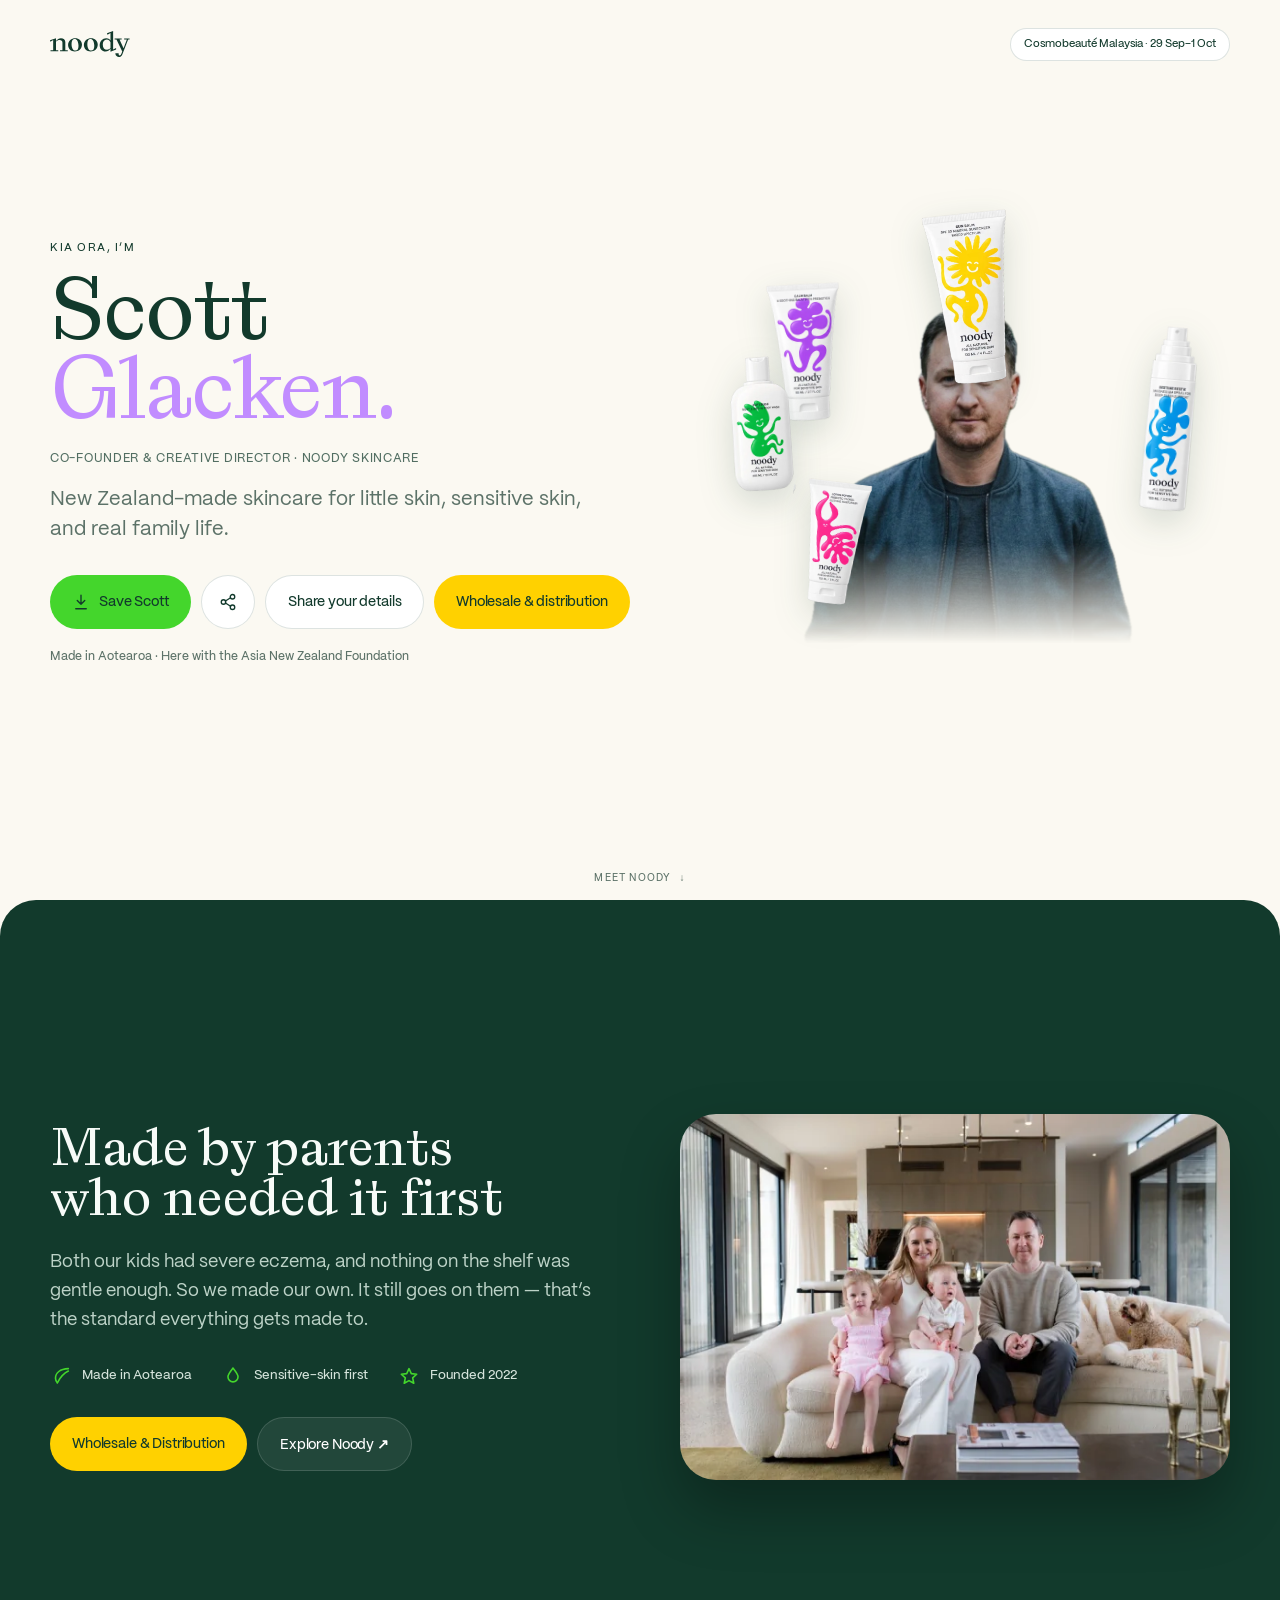
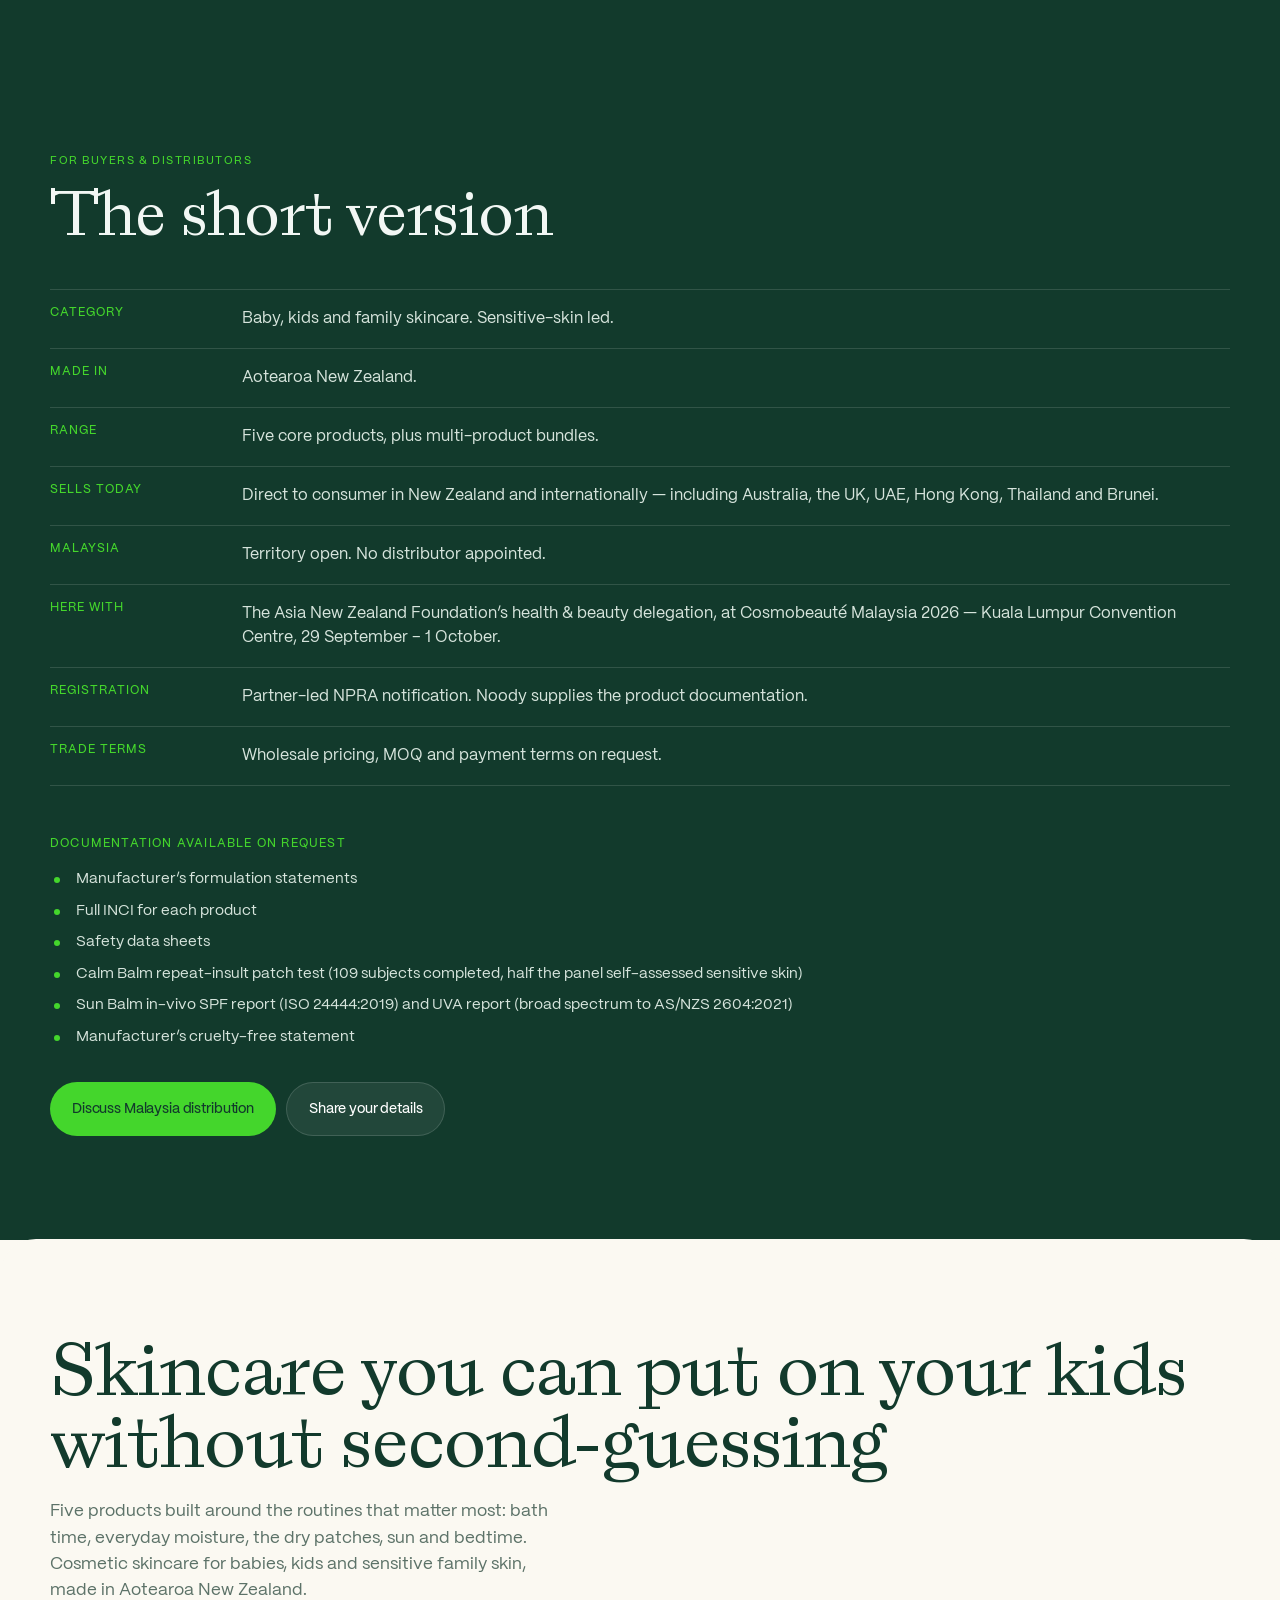
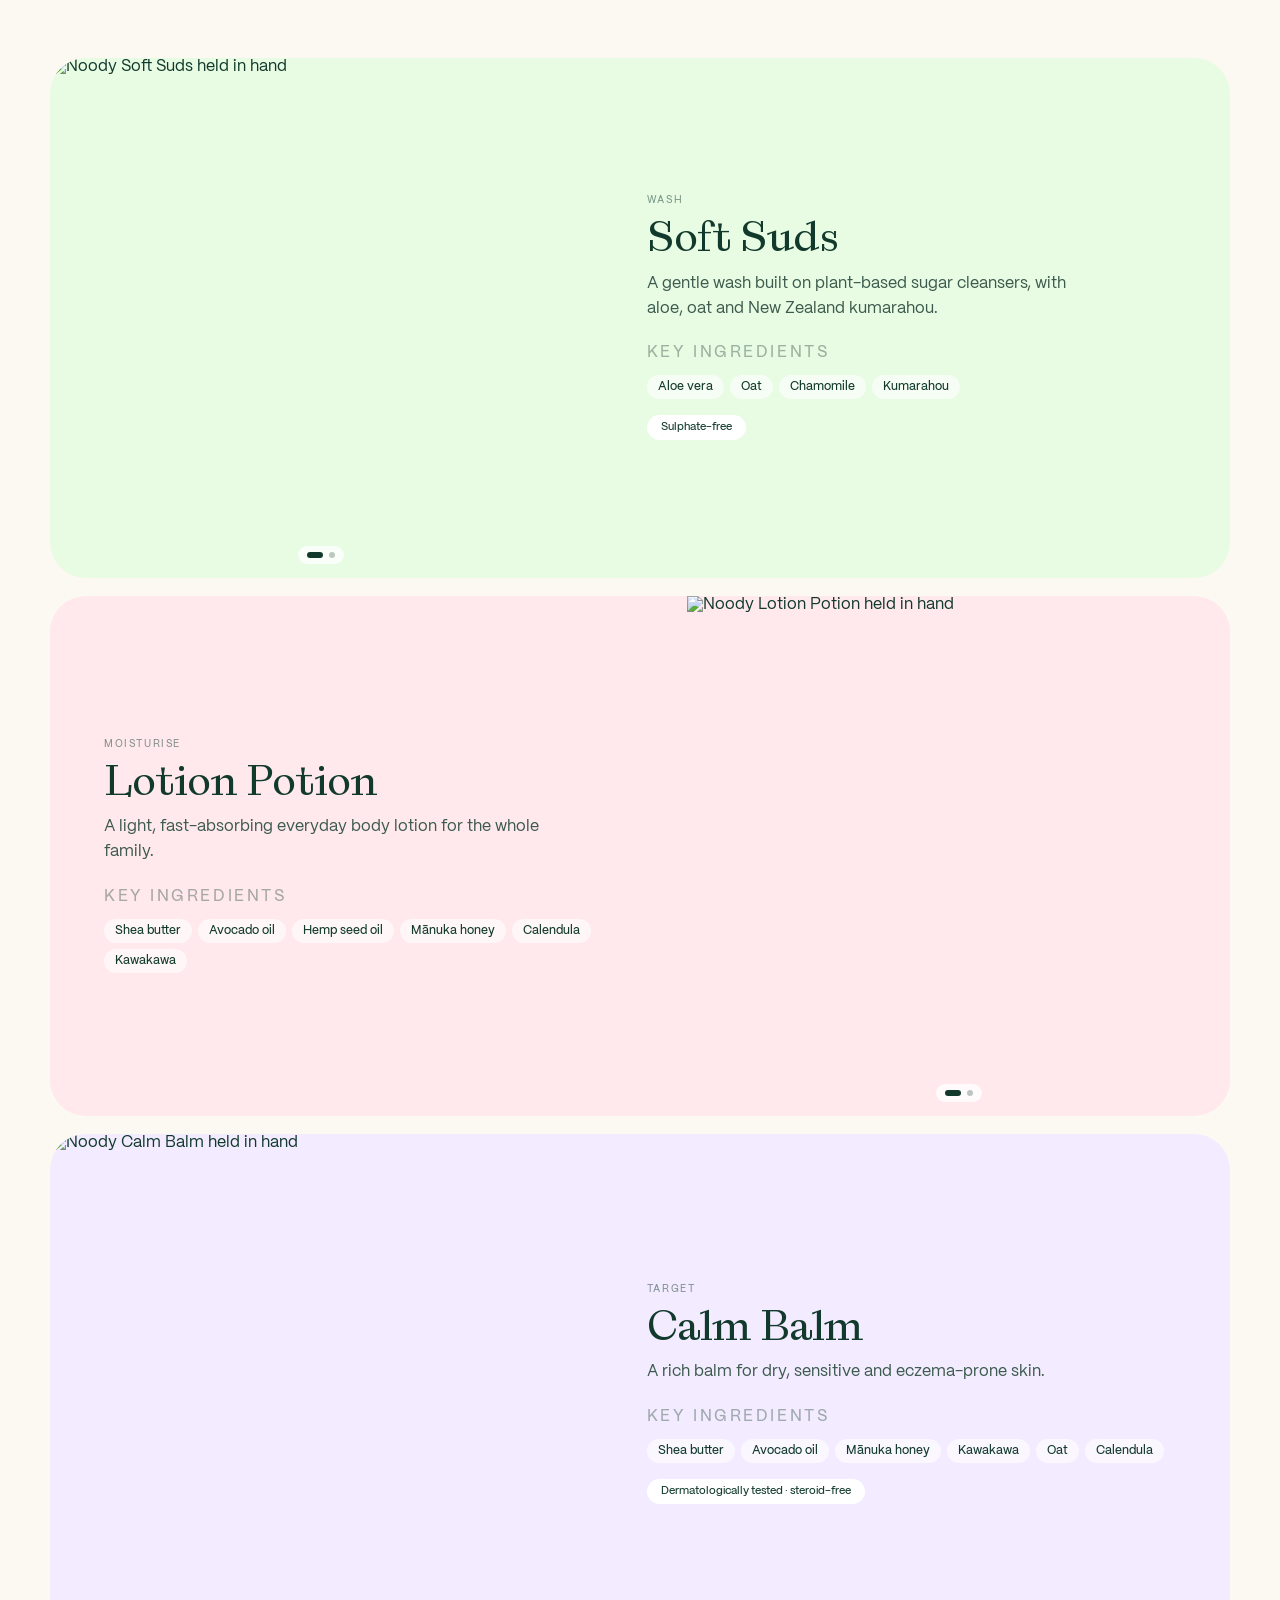
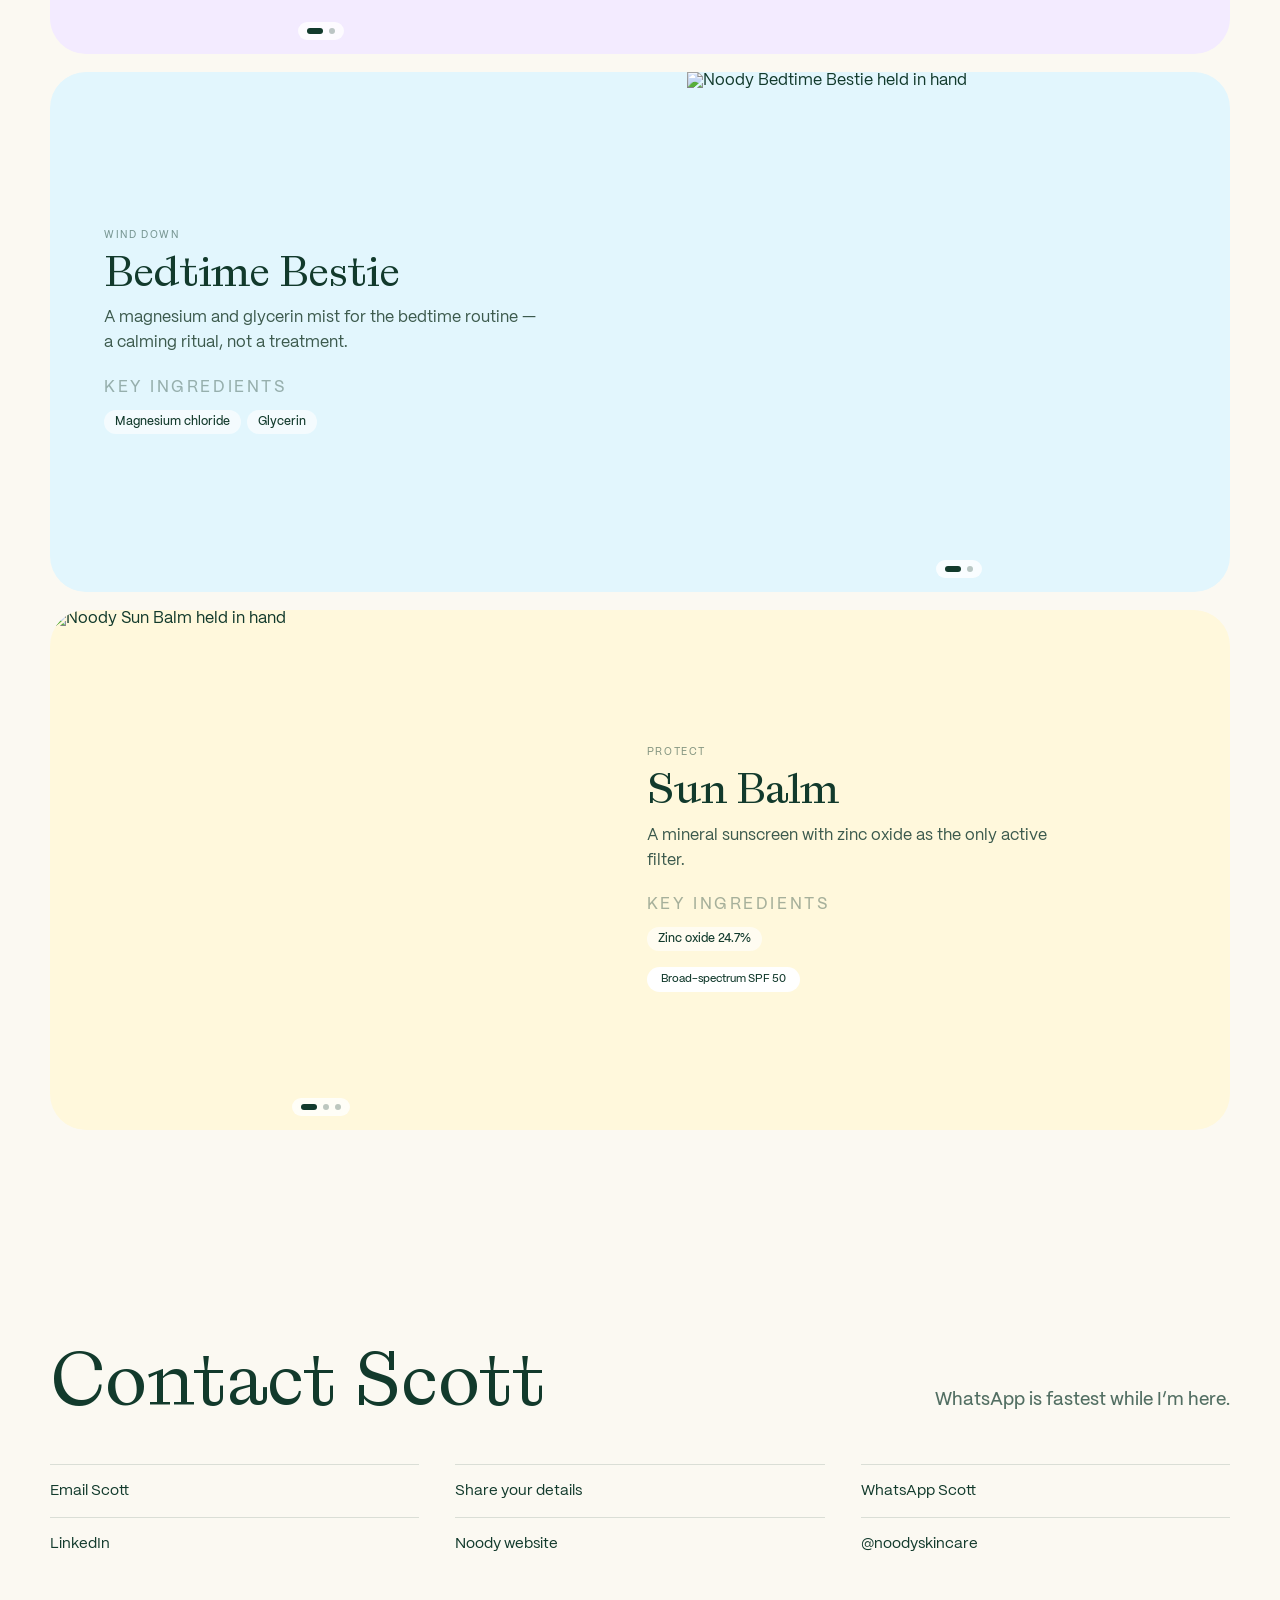
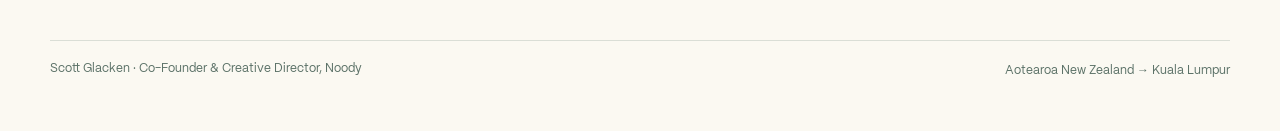
==== commit 93b814d9: "Range heading leads with Noody's purpose "Five products, one routine" becomes the brand-guidelines p" ====
--- a/preview.html
+++ b/preview.html
@@ -179,8 +179,8 @@
     <section class="range-section" id="range">
       <div class="shell">
         <div class="range-head reveal">
-          <h2>Five products,<br>one routine</h2>
-          <p class="range-intro">Cosmetic skincare for babies, kids and sensitive family skin. Made in Aotearoa New Zealand.</p>
+          <h2>Skincare you can put on your kids without <span class="nowrap">second-guessing</span></h2>
+          <p class="range-intro">Five products built around the routines that matter most: bath time, everyday moisture, the dry patches, sun and bedtime. Cosmetic skincare for babies, kids and sensitive family skin, made in Aotearoa New&nbsp;Zealand.</p>
         </div>
 
         <ol class="range-list reveal">
--- a/brand.css
+++ b/brand.css
@@ -815,3 +815,5 @@
 /* Ingredient chips were centred on mobile while the note chip under them sat
    left, so each card had two alignments. One edge. */
 .range-ings { justify-content: flex-start !important; }
+
+.nowrap { white-space: nowrap; }
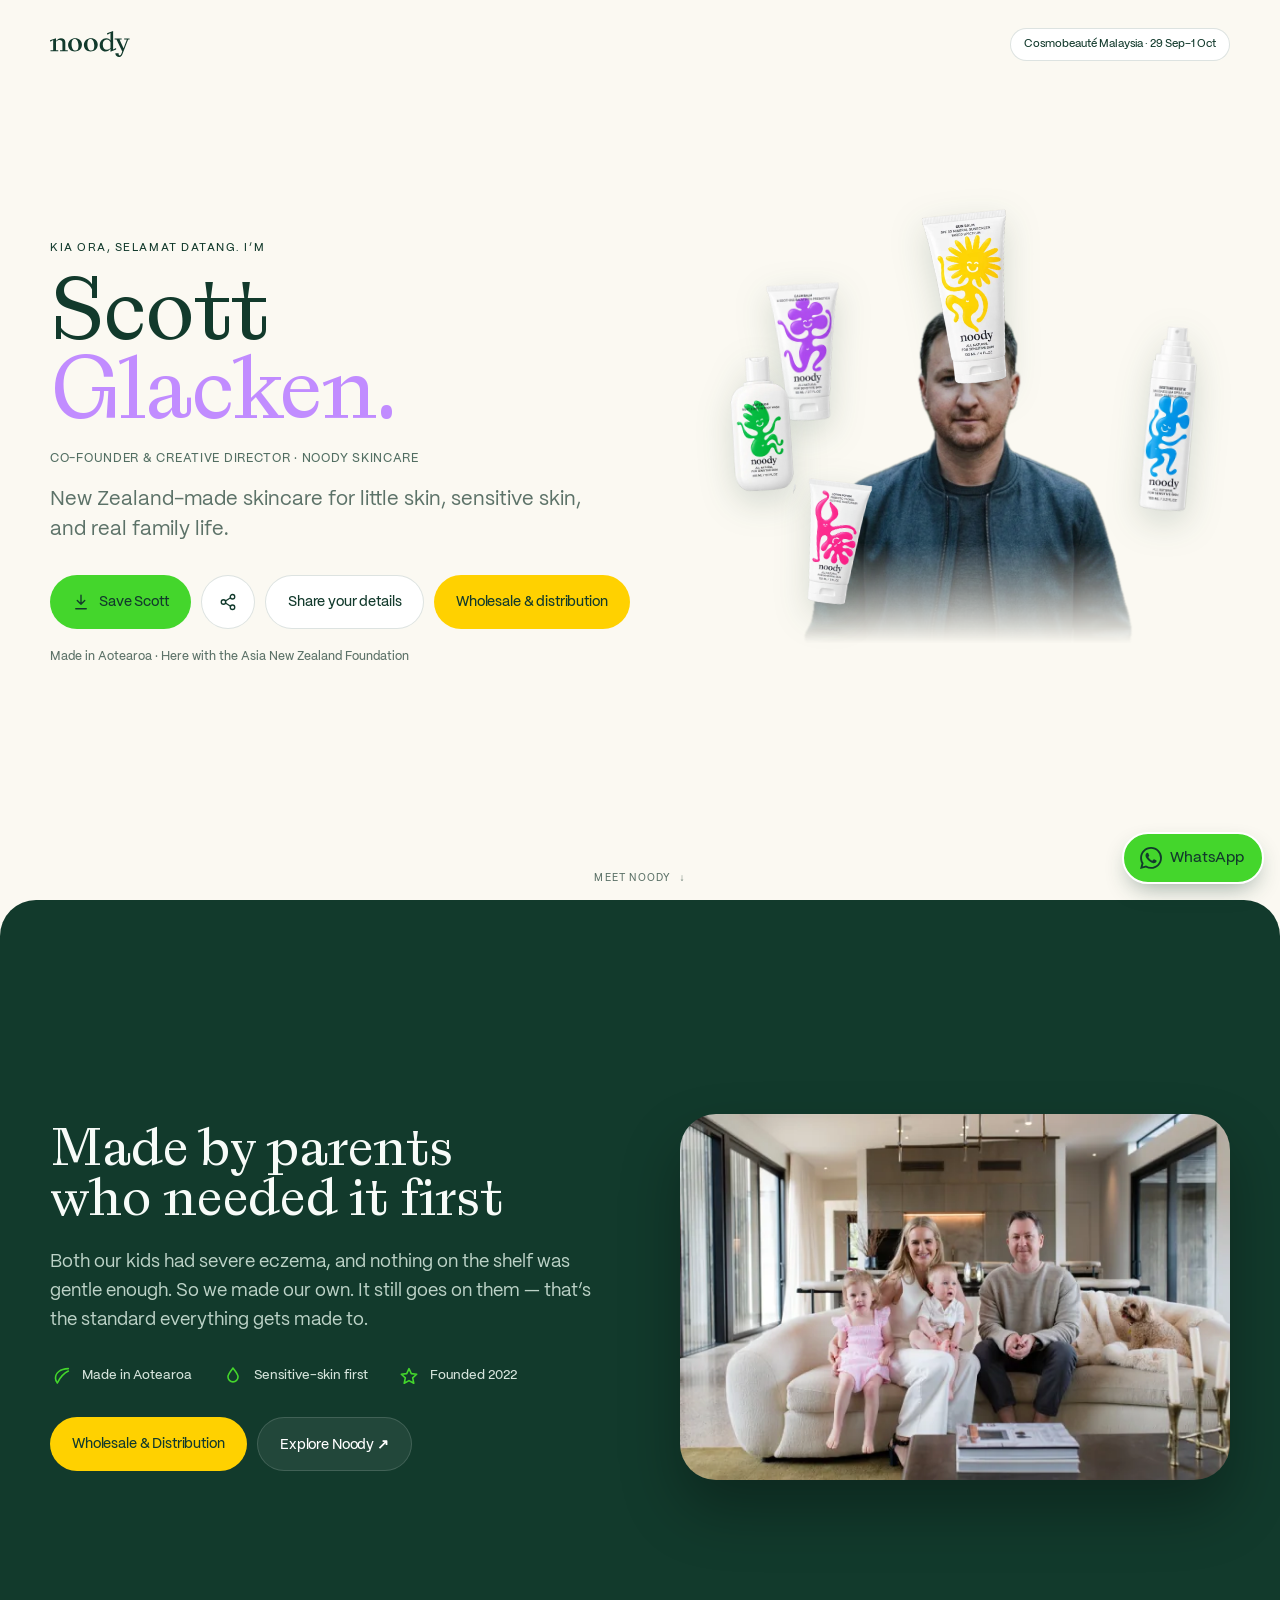
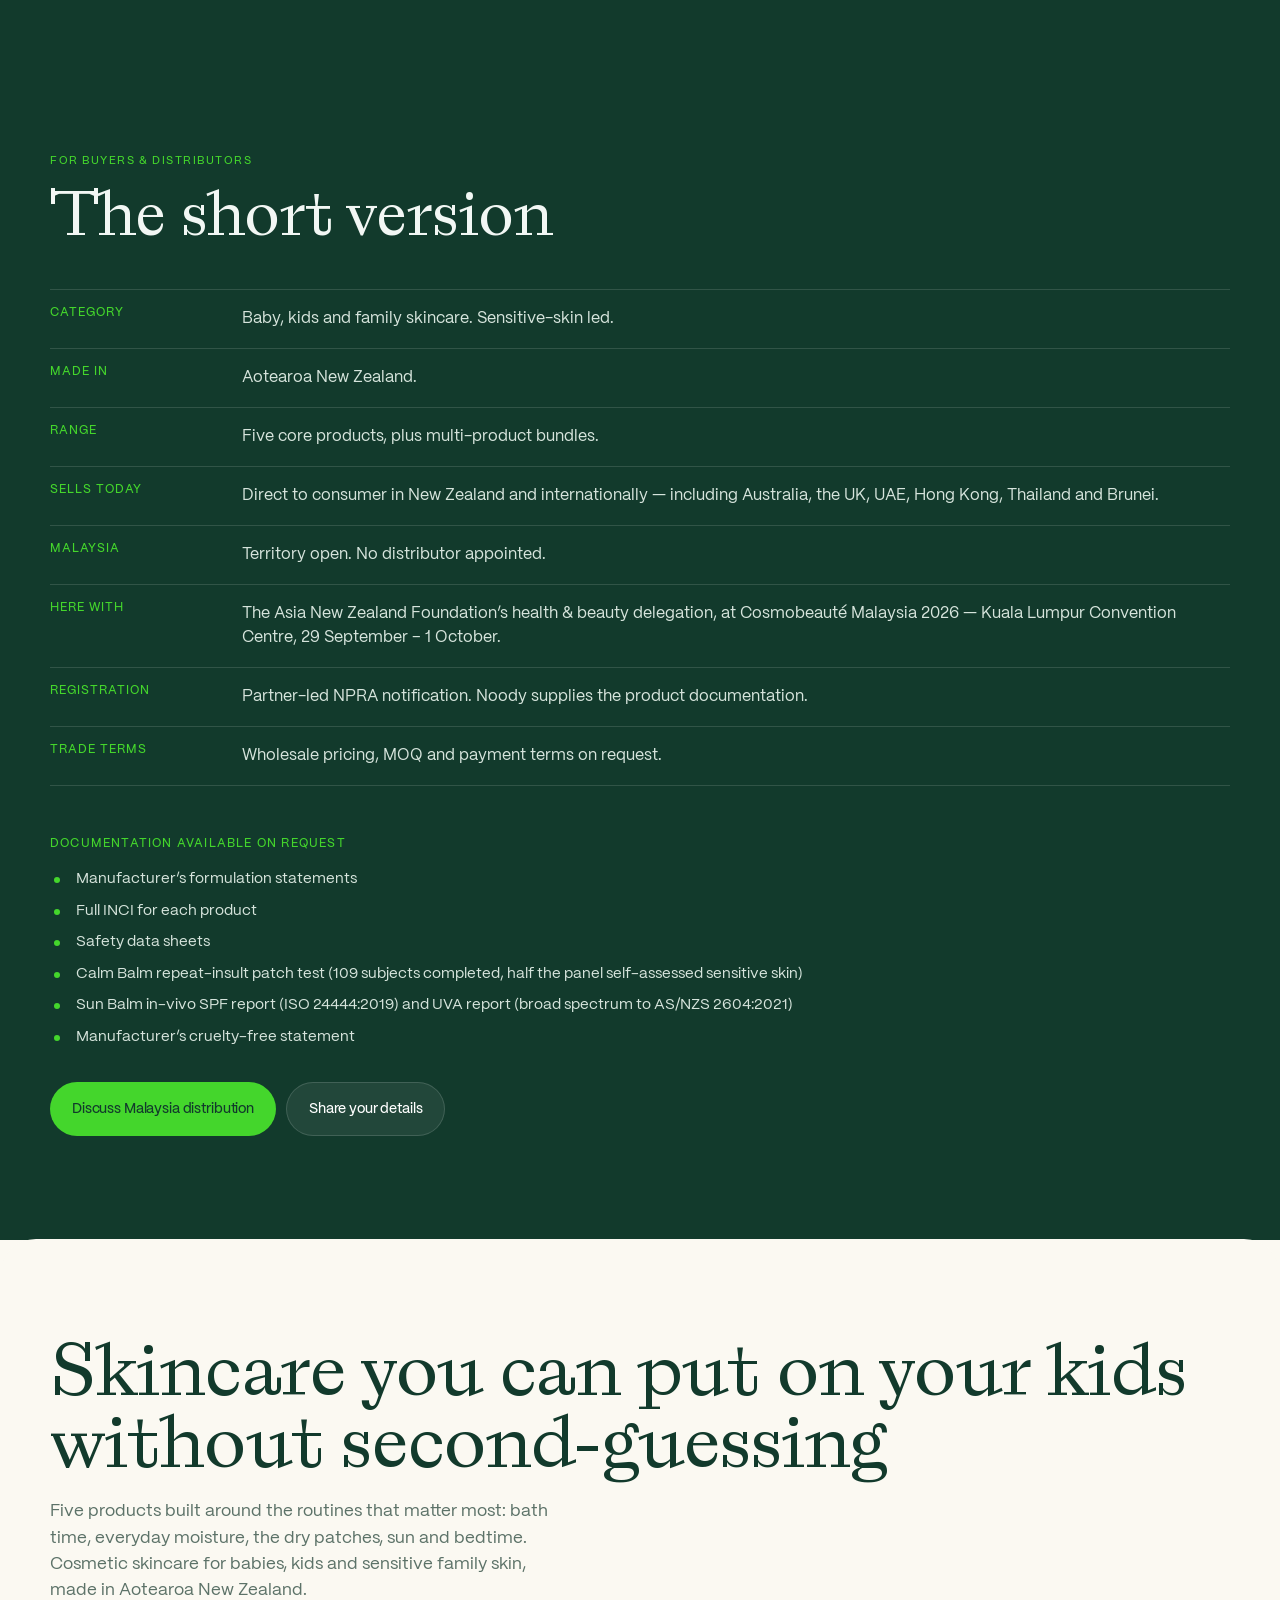
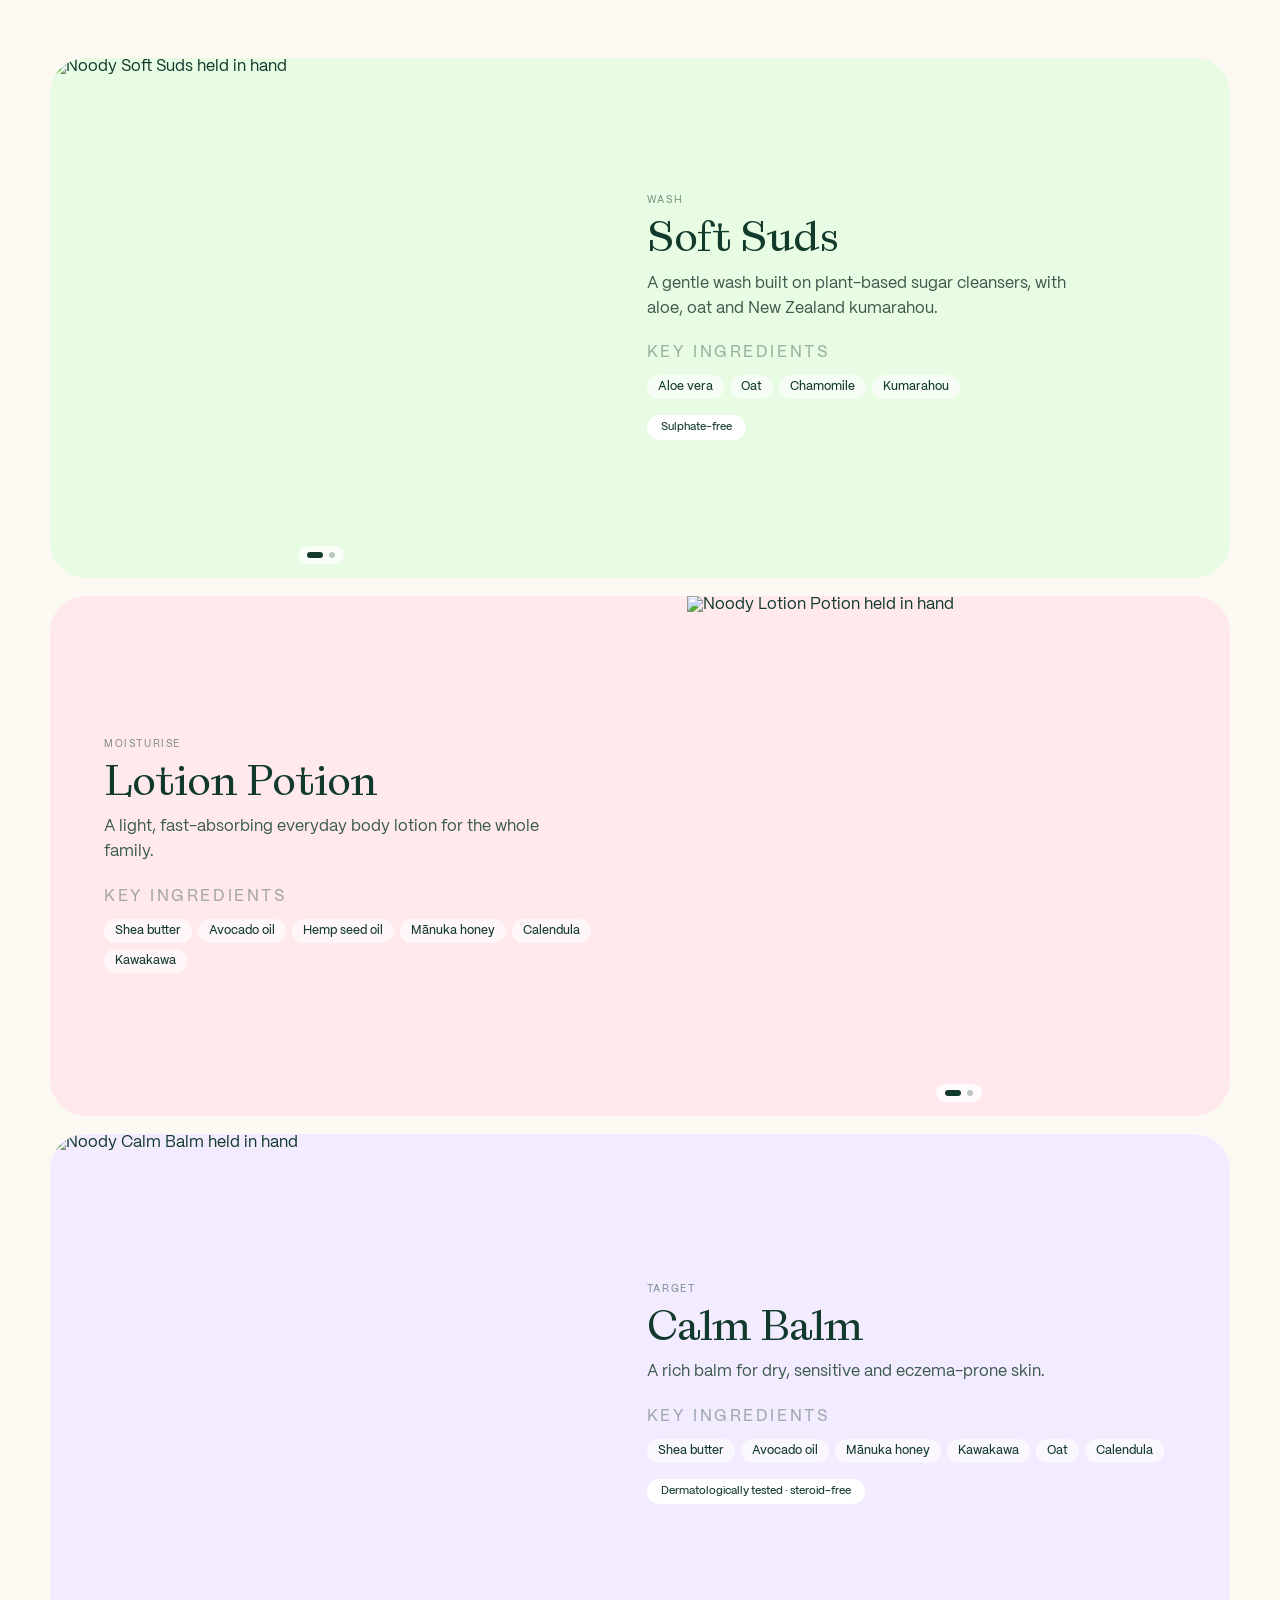
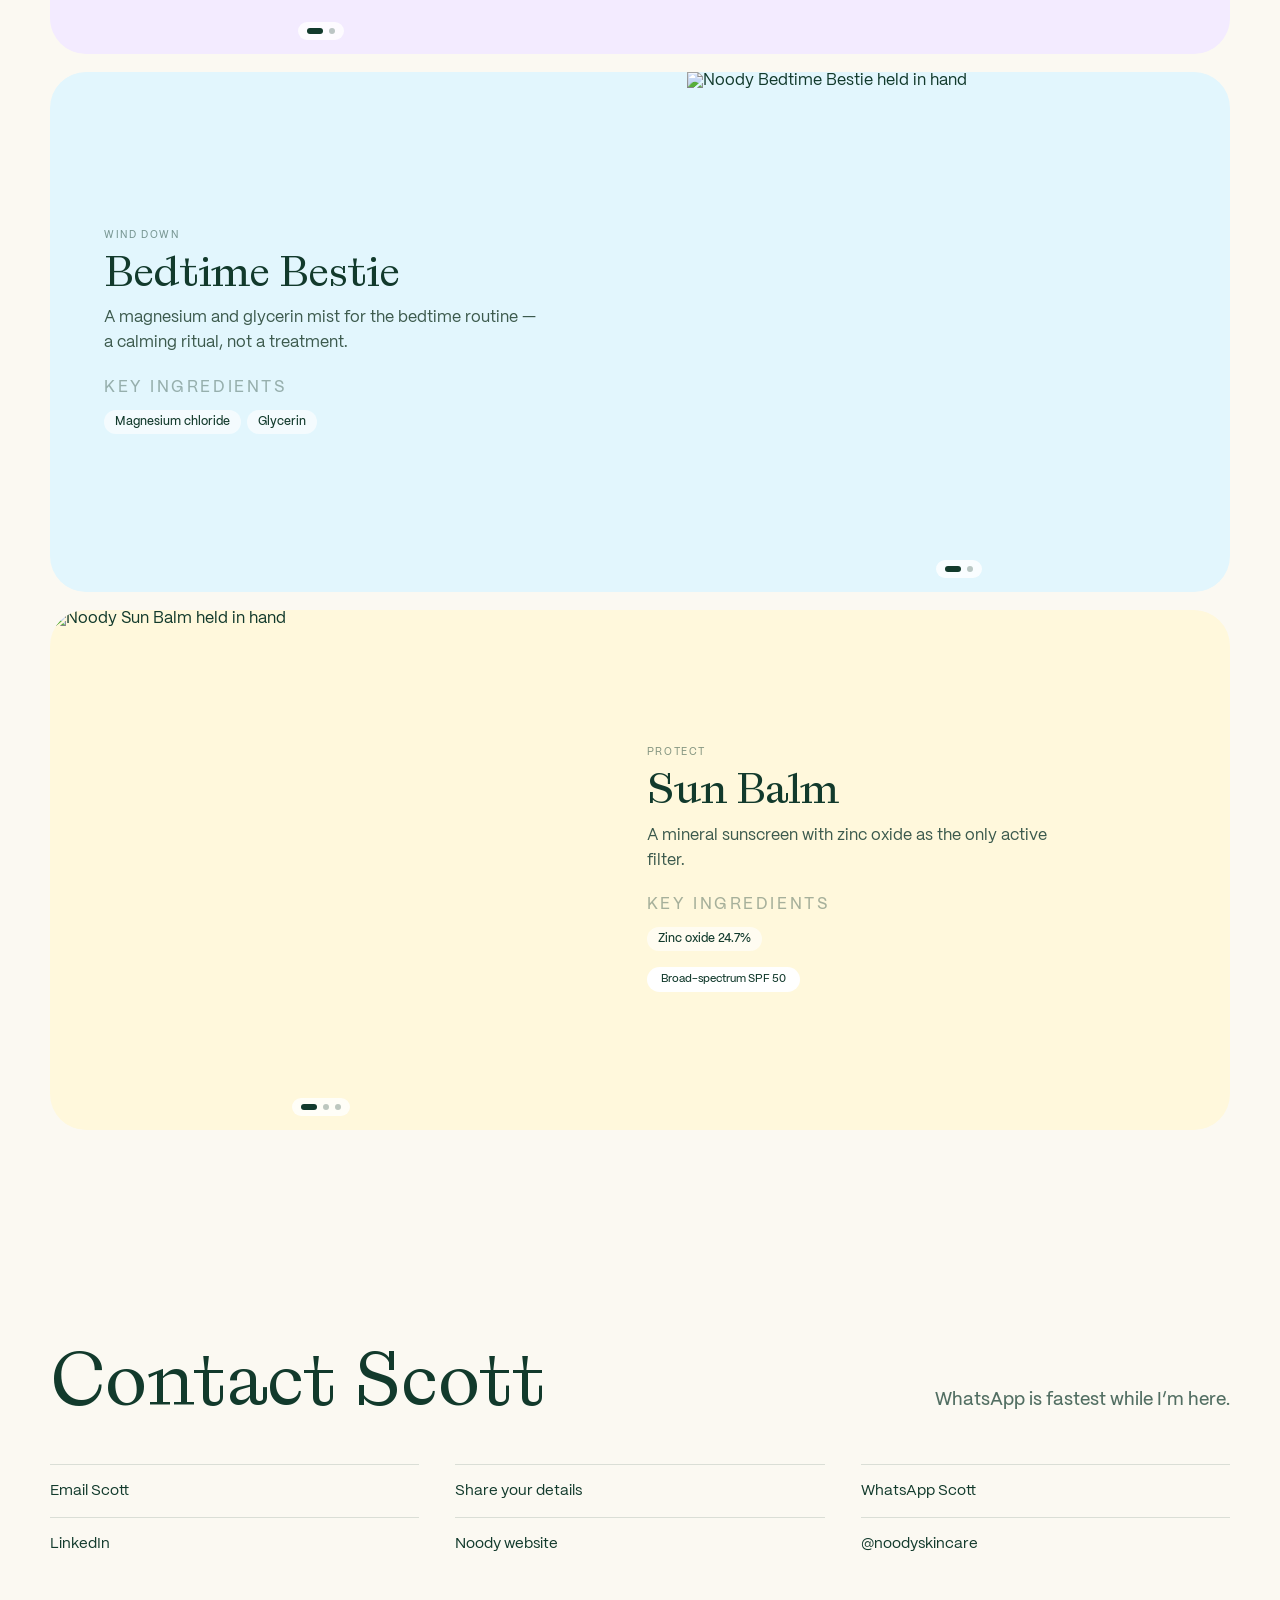
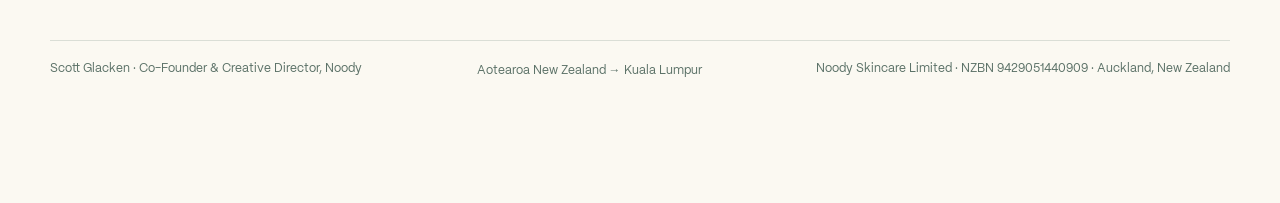
==== commit 534b471f: "Malaysia pass: sticky WhatsApp, selamat datang, company line - WhatsApp button fixed bottom-right in" ====
--- a/preview.html
+++ b/preview.html
@@ -31,7 +31,7 @@
   <link rel="preload" href="assets/fonts/laica-a.woff2" as="font" type="font/woff2" crossorigin />
   <link rel="preload" href="assets/fonts/pp-mori-regular.woff2" as="font" type="font/woff2" crossorigin />
   <link rel="stylesheet" href="styles.css?v=m1" />
-  <link rel="stylesheet" href="brand.css?v=r1" />
+  <link rel="stylesheet" href="brand.css?v=r2" />
 <style>
 /* Real photo in place of the illustration (2026-09-28). The cut-out ends in a
    straight line at the jacket; fade it into the paper so it reads as
@@ -58,7 +58,7 @@
 
       <div class="hero-grid shell">
         <div class="hero-copy reveal">
-          <p class="eyebrow">Kia ora, I’m</p>
+          <p class="eyebrow">Kia ora, selamat datang. I’m</p>
           <h1>Scott<br><span>Glacken.</span></h1>
           <p class="role">Co-Founder &amp; Creative Director · Noody Skincare</p>
           <p class="lede">New Zealand-made skincare for little skin, sensitive skin, and real family life.</p>
@@ -327,6 +327,7 @@
         <footer>
           <span>Scott Glacken · Co-Founder &amp; Creative Director, Noody</span>
           <span>Aotearoa New Zealand → Kuala Lumpur</span>
+          <span>Noody Skincare Limited · NZBN 9429051440909 · Auckland, New Zealand</span>
         </footer>
       </div>
     </section>
@@ -384,6 +385,7 @@
     </section>
   </dialog>
 
+  <a class="wa-fab" href="https://wa.me/64204726884?text=Hi%20Scott%20%E2%80%94%20" target="_blank" rel="noreferrer" data-track="whatsapp_fab" aria-label="WhatsApp Scott"><svg viewBox="0 0 24 24" fill="currentColor" aria-hidden="true"><path d="M17.472 14.382c-.297-.149-1.758-.867-2.03-.967-.273-.099-.471-.148-.67.15-.197.297-.767.966-.94 1.164-.173.199-.347.223-.644.075-.297-.15-1.255-.463-2.39-1.475-.883-.788-1.48-1.761-1.653-2.059-.173-.297-.018-.458.13-.606.134-.133.298-.347.446-.52.149-.174.198-.298.298-.497.099-.198.05-.371-.025-.52-.075-.149-.669-1.612-.916-2.207-.242-.579-.487-.5-.669-.51-.173-.008-.371-.01-.57-.01-.198 0-.52.074-.792.372-.272.297-1.04 1.016-1.04 2.479 0 1.462 1.065 2.875 1.213 3.074.149.198 2.096 3.2 5.077 4.487.709.306 1.262.489 1.694.625.712.227 1.36.195 1.871.118.571-.085 1.758-.719 2.006-1.413.248-.694.248-1.289.173-1.413-.074-.124-.272-.198-.57-.347m-5.421 7.403h-.004a9.87 9.87 0 0 1-5.031-1.378l-.361-.214-3.741.982.998-3.648-.235-.374a9.86 9.86 0 0 1-1.51-5.26c.001-5.45 4.436-9.884 9.888-9.884 2.64 0 5.122 1.03 6.988 2.898a9.825 9.825 0 0 1 2.893 6.994c-.003 5.45-4.437 9.884-9.885 9.884m8.413-18.297A11.815 11.815 0 0 0 12.05 0C5.495 0 .16 5.335.157 11.892c0 2.096.547 4.142 1.588 5.945L.057 24l6.305-1.654a11.882 11.882 0 0 0 5.683 1.448h.005c6.554 0 11.89-5.335 11.893-11.893a11.821 11.821 0 0 0-3.48-8.413Z"/></svg><span>WhatsApp</span></a>
   <div class="toast" id="toast" role="status" aria-live="polite"></div>
 
   <script src="config.js?v=fs1"></script>
--- a/brand.css
+++ b/brand.css
@@ -817,3 +817,22 @@
 .range-ings { justify-content: flex-start !important; }
 
 .nowrap { white-space: nowrap; }
+
+/* --- WhatsApp, always in reach (2026-09-28) -------------------------------
+   Malaysian business runs on WhatsApp; it was the third row of a list at the
+   bottom. Thumb-zone, bottom right, clear of the iOS home bar. */
+.wa-fab {
+  position: fixed; z-index: 900;
+  right: max(16px, env(safe-area-inset-right));
+  bottom: max(16px, calc(env(safe-area-inset-bottom) + 8px));
+  display: inline-flex; align-items: center; gap: 8px;
+  height: 52px; padding: 0 18px 0 16px; border-radius: 999px;
+  background: var(--ndy-green); color: var(--ink);
+  border: 2px solid #fff; /* stays visible over the green Soft Suds photo */
+  font-weight: 600; font-size: 15px; text-decoration: none;
+  box-shadow: 0 10px 24px -8px rgba(18, 58, 44, .45);
+}
+.wa-fab svg { width: 22px; height: 22px; flex: none; }
+.wa-fab:active { transform: scale(.97); }
+/* The footer wraps its registration line; give it room above the button. */
+.connect-section footer { flex-wrap: wrap; padding-bottom: 72px; }
